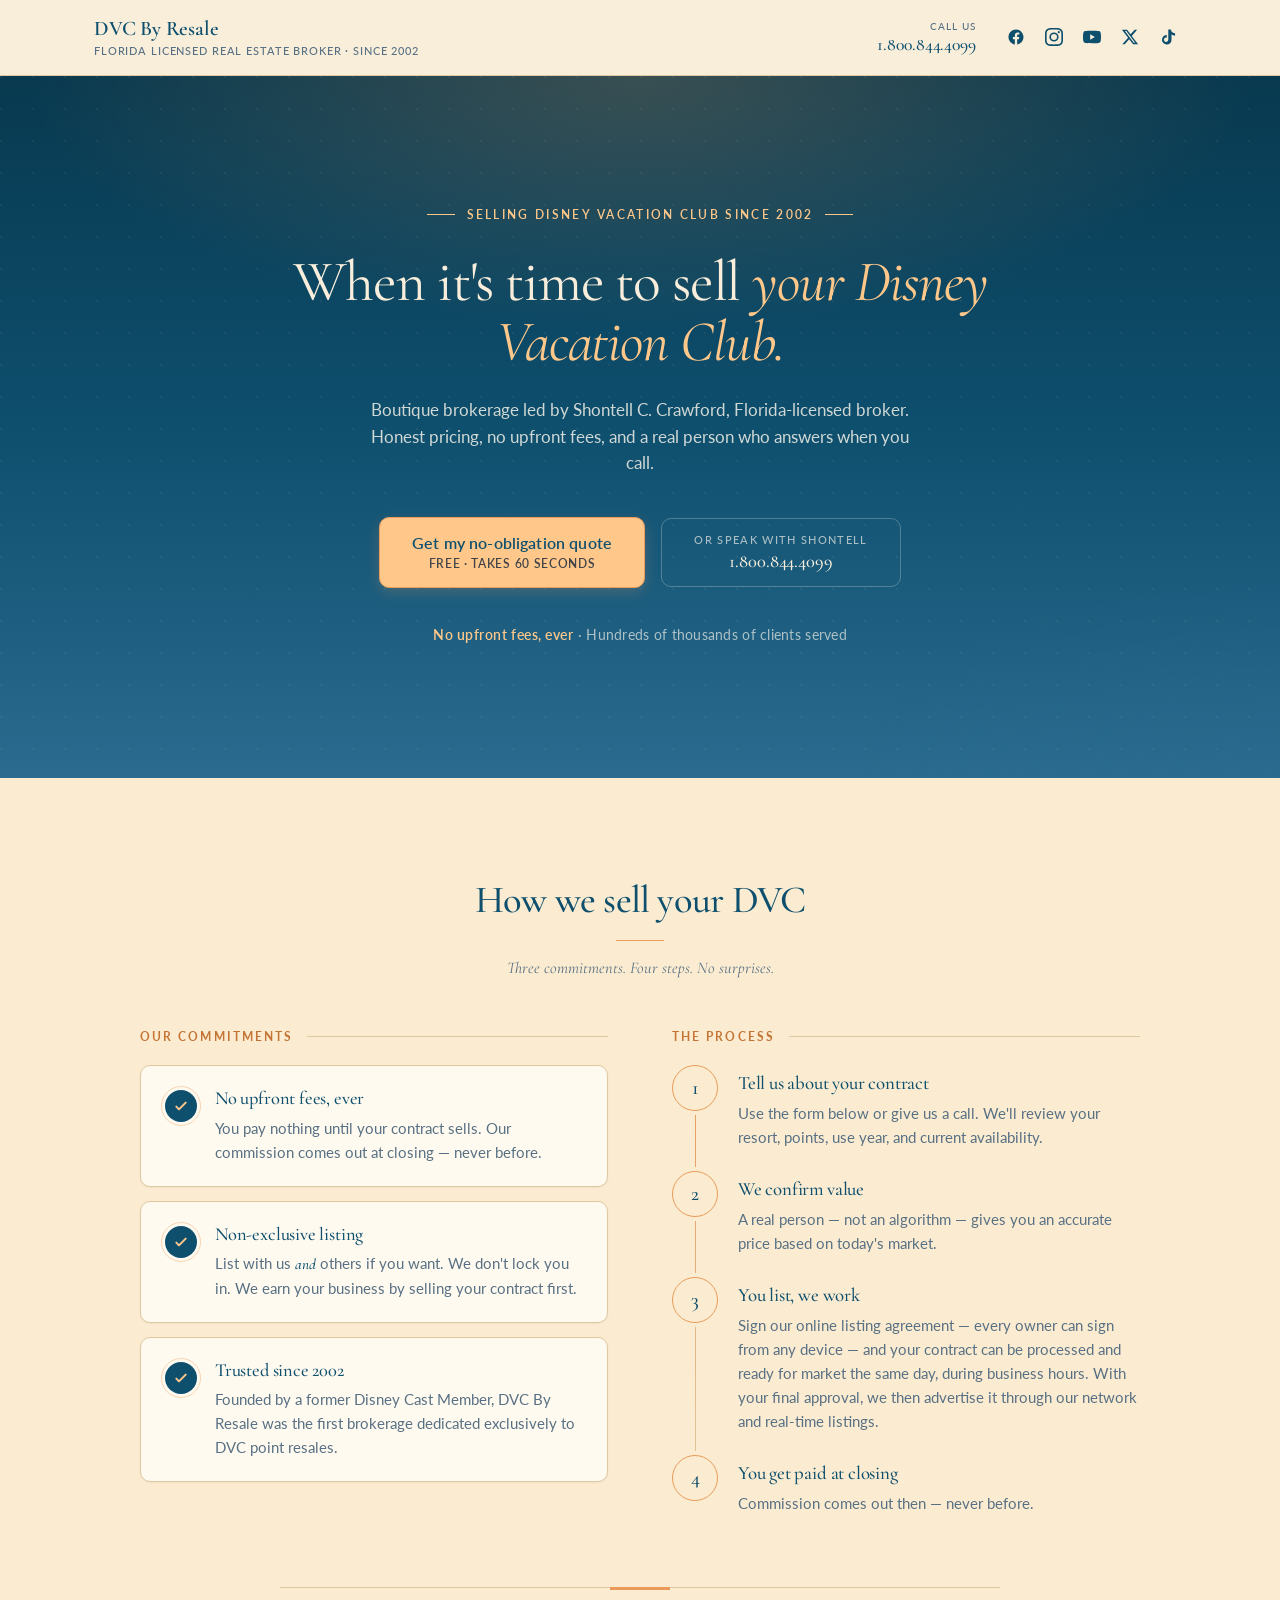
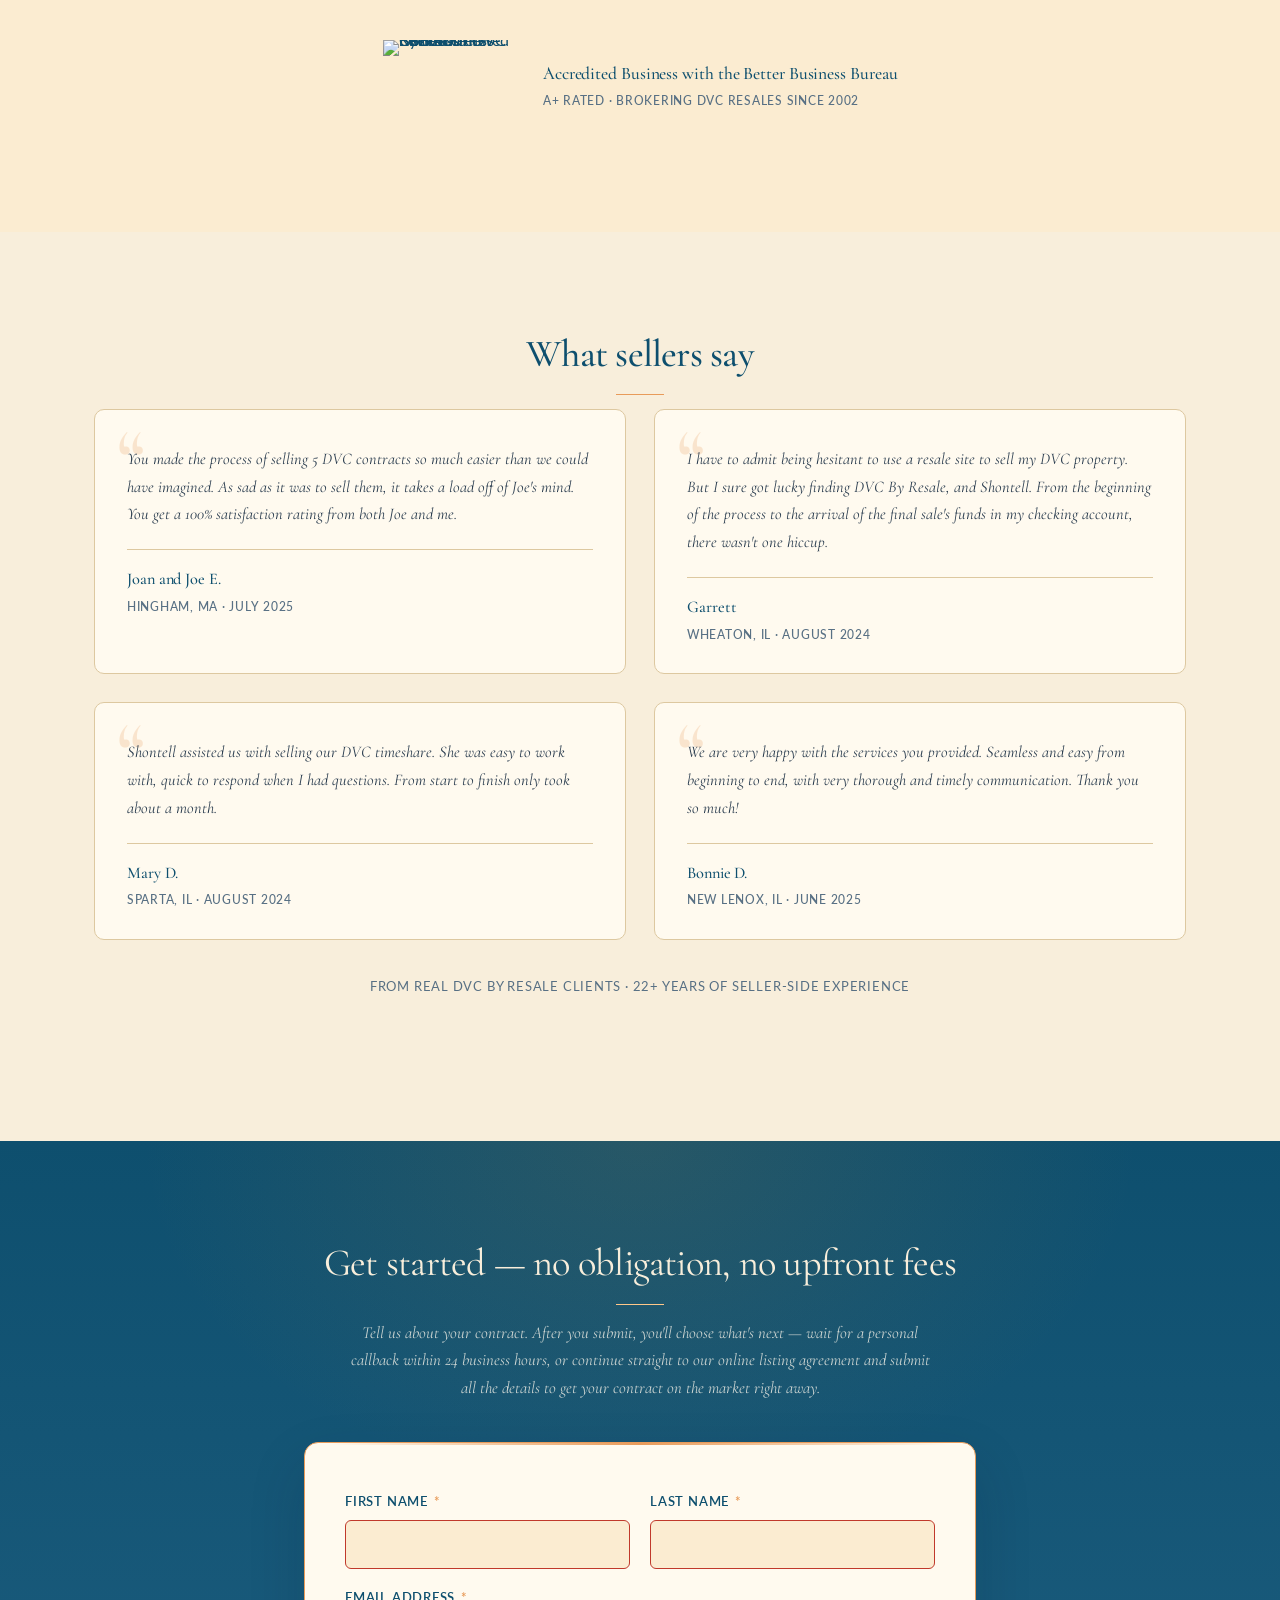
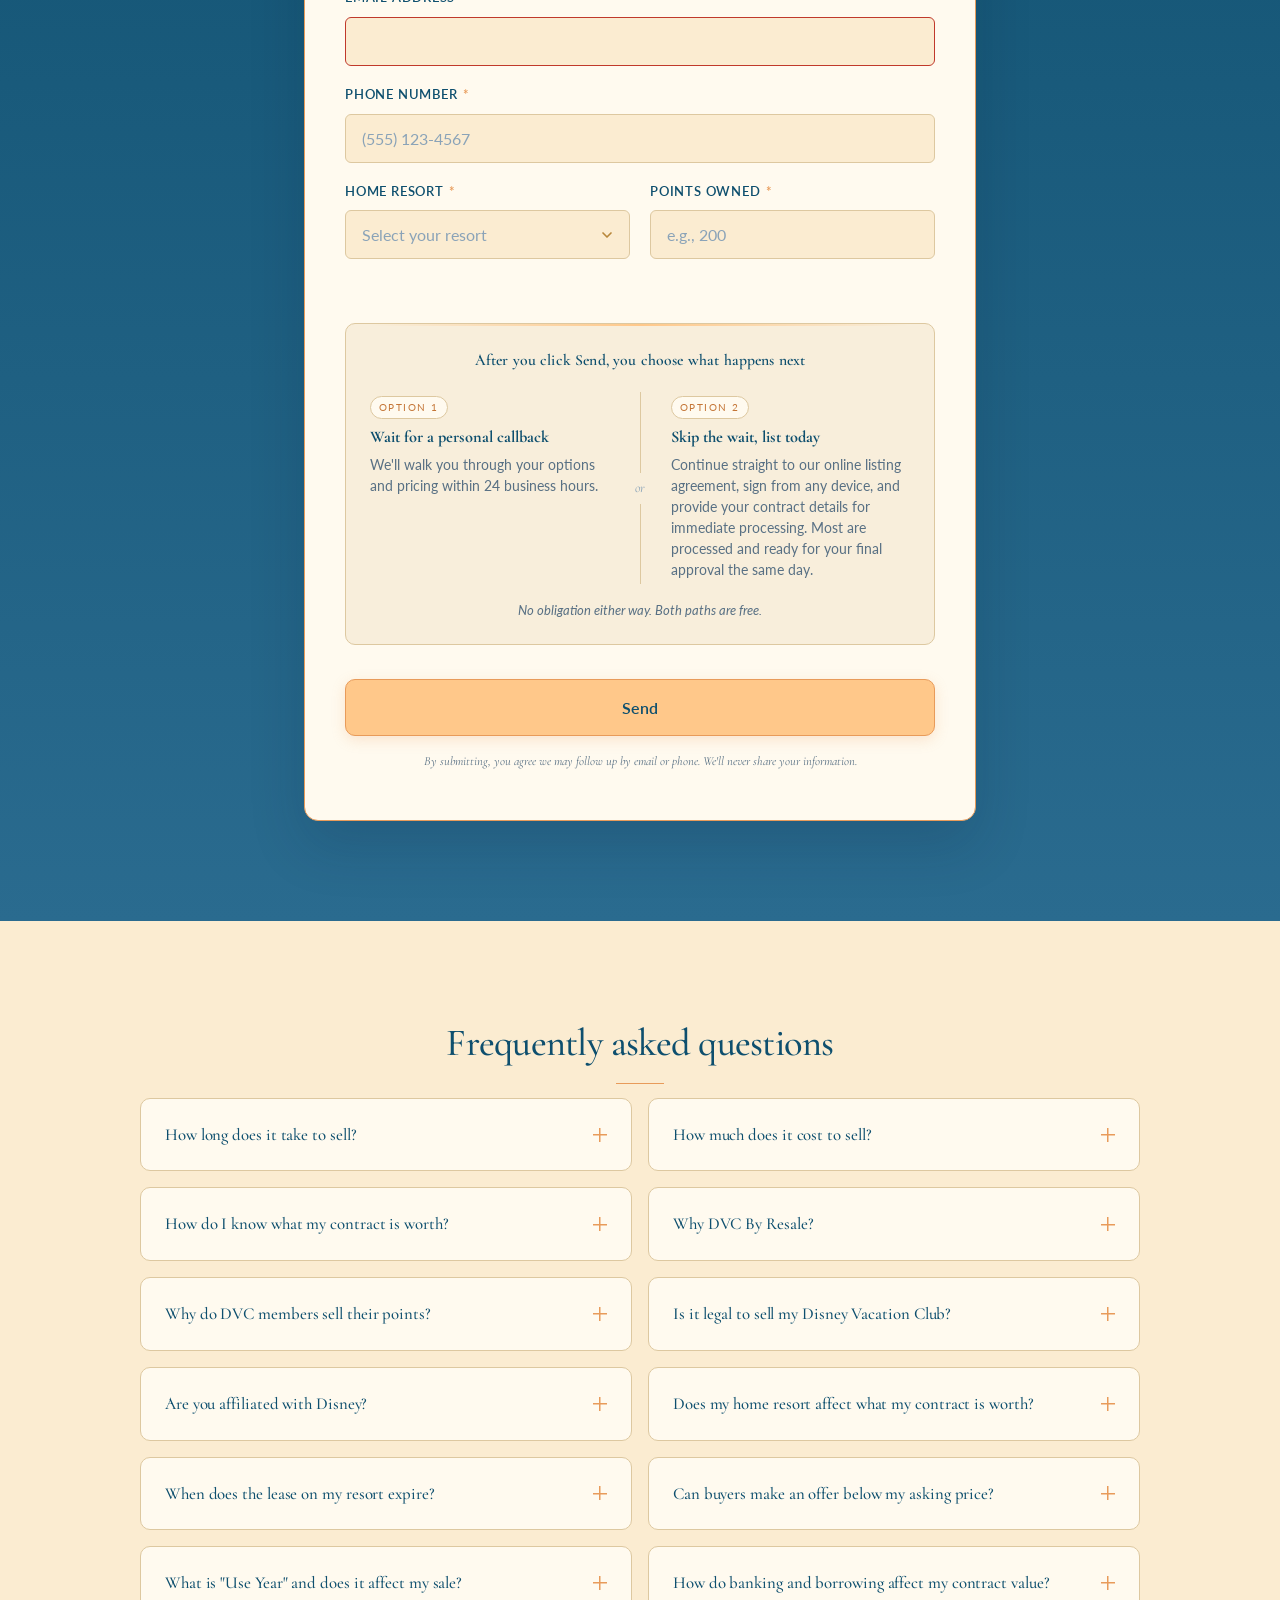
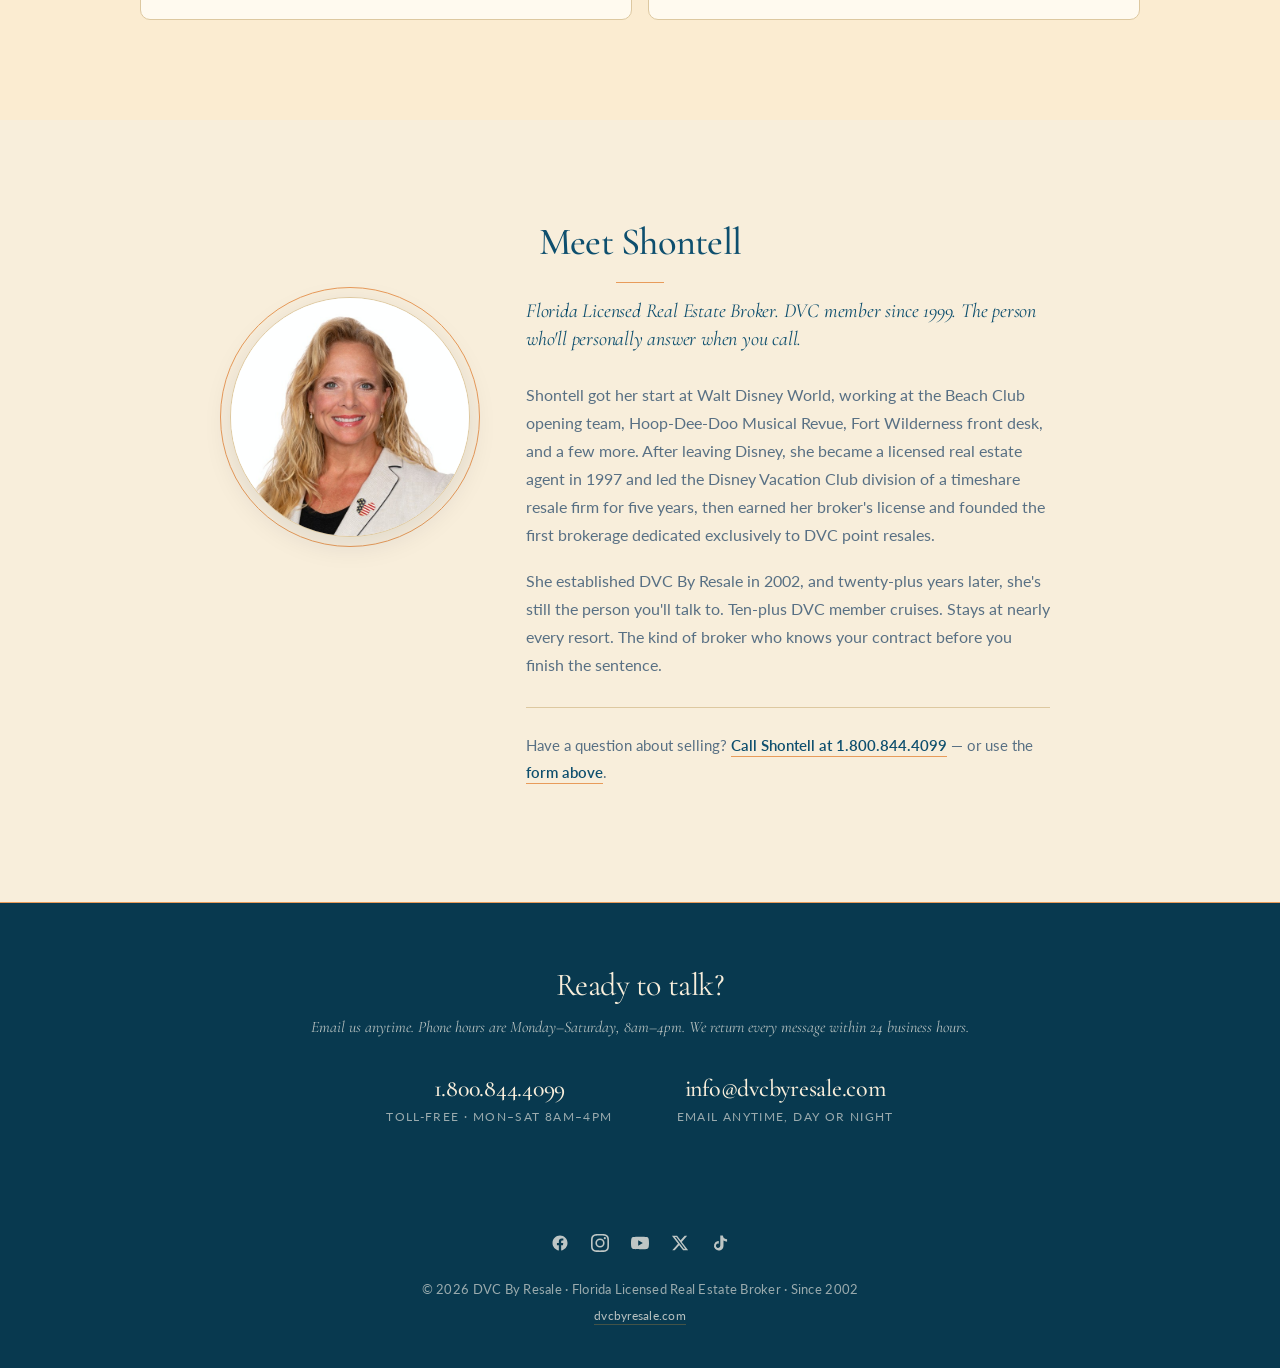
==== index.html @ 8b0a09ed "chore: lock Coastal Florida as the design, remove preview switcher Shontell picked Coastal Florida a" ====
<!DOCTYPE html>
<html lang="en">
<head>
  <meta charset="UTF-8">
  <meta name="viewport" content="width=device-width, initial-scale=1.0">
  <title>Sell Your DVC | DVC By Resale — Florida's Trusted Disney Vacation Club Resale Broker Since 2002</title>
  <meta name="description" content="Ready to sell your Disney Vacation Club points? DVC By Resale has helped DVC members sell since 2002. No upfront fees, non-exclusive listing, real-time pricing.">
  <meta name="robots" content="noindex, nofollow"><!-- PRELAUNCH: revert to "index, follow" on go-live -->

  <meta property="og:title" content="Sell Your DVC | DVC By Resale">
  <meta property="og:description" content="Ready to sell your DVC points? Florida-licensed broker since 2002. No upfront fees.">
  <meta property="og:type" content="website">
  <meta property="og:url" content="https://sellyourdvc.com/">

  <link rel="preconnect" href="https://fonts.googleapis.com">
  <link rel="preconnect" href="https://fonts.gstatic.com" crossorigin>
  <link href="https://fonts.googleapis.com/css2?family=Fraunces:ital,opsz,wght@0,9..144,400;0,9..144,500;0,9..144,600;0,9..144,700;1,9..144,400;1,9..144,500&family=Manrope:wght@400;500;600;700&family=Arimo:ital,wght@0,400;0,500;0,700;1,400;1,700&family=Cormorant+Garamond:ital,wght@0,400;0,500;0,600;0,700;1,400;1,500&family=Lato:wght@400;700&family=Inter:wght@400;500;600;700&family=DM+Serif+Display:ital@0;1&family=DM+Sans:wght@400;500;700&display=swap" rel="stylesheet">

  <link rel="stylesheet" href="style.css">

  <!-- Google tag (gtag.js) -->
  <script async src="https://www.googletagmanager.com/gtag/js?id=G-D690ZYYNJ2"></script>
  <script>
    window.dataLayer = window.dataLayer || [];
    function gtag(){dataLayer.push(arguments);}
    gtag('js', new Date());
    gtag('config', 'G-D690ZYYNJ2');
  </script>

  <!-- reCAPTCHA -->
  <script src="https://www.google.com/recaptcha/api.js" async defer></script>
</head>
<body class="theme-c">

  <header class="site-header">
    <div class="container header-inner">
      <a href="#top" class="brand">
        <span class="brand-name">DVC By Resale</span>
        <span class="brand-tag">Florida Licensed Real Estate Broker · Since 2002</span>
      </a>
      <div class="header-right">
        <a href="tel:18008444099" class="header-phone" data-event="phone_click" data-location="header">
          <span class="phone-label">Call us</span>
          <span class="phone-number">1.800.844.4099</span>
        </a>
        <ul class="social-links" aria-label="DVC By Resale on social media">
          <li><a href="https://facebook.com/dvcbyresale" target="_blank" rel="noopener" aria-label="Facebook">
            <svg viewBox="0 0 24 24" aria-hidden="true" focusable="false"><path d="M22 12.06C22 6.5 17.52 2 12 2S2 6.5 2 12.06c0 5.02 3.66 9.18 8.44 9.94v-7.03H7.9v-2.91h2.54V9.85c0-2.51 1.49-3.89 3.77-3.89 1.09 0 2.24.19 2.24.19v2.47h-1.26c-1.24 0-1.63.77-1.63 1.56v1.88h2.78l-.45 2.91h-2.33V22c4.78-.76 8.44-4.92 8.44-9.94z"/></svg>
          </a></li>
          <li><a href="https://instagram.com/dvcbyresale" target="_blank" rel="noopener" aria-label="Instagram">
            <svg viewBox="0 0 24 24" aria-hidden="true" focusable="false"><path d="M12 2.16c3.2 0 3.58.01 4.85.07 1.17.05 1.81.25 2.23.41.56.22.96.48 1.38.9.42.42.68.82.9 1.38.16.42.36 1.06.41 2.23.06 1.27.07 1.65.07 4.85s-.01 3.58-.07 4.85c-.05 1.17-.25 1.81-.41 2.23-.22.56-.48.96-.9 1.38-.42.42-.82.68-1.38.9-.42.16-1.06.36-2.23.41-1.27.06-1.65.07-4.85.07s-3.58-.01-4.85-.07c-1.17-.05-1.81-.25-2.23-.41-.56-.22-.96-.48-1.38-.9-.42-.42-.68-.82-.9-1.38-.16-.42-.36-1.06-.41-2.23C2.17 15.58 2.16 15.2 2.16 12s.01-3.58.07-4.85c.05-1.17.25-1.81.41-2.23.22-.56.48-.96.9-1.38.42-.42.82-.68 1.38-.9.42-.16 1.06-.36 2.23-.41C8.42 2.17 8.8 2.16 12 2.16zM12 0C8.74 0 8.33.01 7.05.07 5.78.13 4.9.33 4.14.63c-.79.31-1.46.72-2.13 1.39C1.34 2.69.93 3.36.62 4.14.32 4.9.12 5.78.06 7.05.01 8.33 0 8.74 0 12s.01 3.67.07 4.95c.06 1.27.26 2.15.56 2.91.31.79.72 1.46 1.39 2.13.67.67 1.34 1.08 2.13 1.39.76.3 1.64.5 2.91.56C8.33 23.99 8.74 24 12 24s3.67-.01 4.95-.07c1.27-.06 2.15-.26 2.91-.56.79-.31 1.46-.72 2.13-1.39.67-.67 1.08-1.34 1.39-2.13.3-.76.5-1.64.56-2.91.06-1.28.07-1.69.07-4.95s-.01-3.67-.07-4.95c-.06-1.27-.26-2.15-.56-2.91-.31-.79-.72-1.46-1.39-2.13-.67-.67-1.34-1.08-2.13-1.39-.76-.3-1.64-.5-2.91-.56C15.67.01 15.26 0 12 0z"/><path d="M12 5.84a6.16 6.16 0 1 0 0 12.32 6.16 6.16 0 0 0 0-12.32zm0 10.16a4 4 0 1 1 0-8 4 4 0 0 1 0 8z"/><circle cx="18.41" cy="5.59" r="1.44"/></svg>
          </a></li>
          <li><a href="https://youtube.com/@dvcbyresale" target="_blank" rel="noopener" aria-label="YouTube">
            <svg viewBox="0 0 24 24" aria-hidden="true" focusable="false"><path d="M23.5 6.2c-.3-1.1-1.1-1.9-2.2-2.2C19.3 3.5 12 3.5 12 3.5s-7.3 0-9.3.5C1.6 4.3.8 5.1.5 6.2 0 8.2 0 12 0 12s0 3.8.5 5.8c.3 1.1 1.1 1.9 2.2 2.2 2 .5 9.3.5 9.3.5s7.3 0 9.3-.5c1.1-.3 1.9-1.1 2.2-2.2.5-2 .5-5.8.5-5.8s0-3.8-.5-5.8zM9.6 15.6V8.4l6.2 3.6-6.2 3.6z"/></svg>
          </a></li>
          <li><a href="https://x.com/dvcbyresale" target="_blank" rel="noopener" aria-label="X (formerly Twitter)">
            <svg viewBox="0 0 24 24" aria-hidden="true" focusable="false"><path d="M18.244 2.25h3.308l-7.227 8.26 8.502 11.24H16.17l-5.214-6.817L4.99 21.75H1.68l7.73-8.835L1.254 2.25H8.08l4.713 6.231zm-1.161 17.52h1.833L7.084 4.126H5.117z"/></svg>
          </a></li>
          <li><a href="https://www.tiktok.com/@dvcbyresale" target="_blank" rel="noopener" aria-label="TikTok">
            <svg viewBox="0 0 24 24" aria-hidden="true" focusable="false"><path d="M19.59 6.69a4.83 4.83 0 0 1-3.77-4.25V2h-3.45v13.67a2.89 2.89 0 0 1-5.2 1.74 2.89 2.89 0 0 1 2.31-4.64 2.93 2.93 0 0 1 .88.13V9.4a6.84 6.84 0 0 0-1-.05A6.33 6.33 0 0 0 5.8 20.1a6.34 6.34 0 0 0 10.86-4.43v-7a8.16 8.16 0 0 0 4.77 1.52v-3.4a4.85 4.85 0 0 1-1.84-.1z"/></svg>
          </a></li>
        </ul>
      </div>
    </div>
  </header>

  <main id="top">

    <section class="hero">
      <div class="hero-bg" aria-hidden="true"></div>
      <div class="container">
        <div class="hero-inner">
          <p class="hero-eyebrow"><span class="hero-eyebrow-mark"></span>Selling Disney Vacation Club since 2002</p>
          <h1 class="hero-headline">When it's time to sell <em>your Disney Vacation Club.</em></h1>
          <p class="hero-subhead">Boutique brokerage led by Shontell C. Crawford, Florida-licensed broker. Honest pricing, no upfront fees, and a real person who answers when you call.</p>
          <div class="hero-ctas">
            <a href="#form" class="btn btn-primary">
              <span>Get my no-obligation quote</span>
              <span class="btn-sub">Free &middot; takes 60 seconds</span>
            </a>
            <a href="tel:18008444099" class="btn btn-ghost" data-event="phone_click" data-location="hero">
              <span class="btn-ghost-label">Or speak with Shontell</span>
              <span class="btn-ghost-num">1.800.844.4099</span>
            </a>
          </div>
          <p class="hero-trust"><strong>No upfront fees, ever</strong> &middot; Hundreds of thousands of clients served</p>
        </div>
      </div>
    </section>

    <section class="promise-process">
      <div class="container">
        <h2 class="section-headline">How we sell your DVC</h2>
        <p class="section-subhead">Three commitments. Four steps. No surprises.</p>

        <div class="promise-process-grid">

          <div class="promise-block">
            <h3 class="block-headline">Our commitments</h3>
            <ul class="promise-list">
              <li>
                <span class="promise-check" aria-hidden="true">
                  <svg viewBox="0 0 24 24" fill="none" stroke="currentColor" stroke-width="3" stroke-linecap="round" stroke-linejoin="round"><path d="M5 13l4 4L19 7"/></svg>
                </span>
                <div>
                  <h4>No upfront fees, ever</h4>
                  <p>You pay nothing until your contract sells. Our commission comes out at closing &mdash; never before.</p>
                </div>
              </li>
              <li>
                <span class="promise-check" aria-hidden="true">
                  <svg viewBox="0 0 24 24" fill="none" stroke="currentColor" stroke-width="3" stroke-linecap="round" stroke-linejoin="round"><path d="M5 13l4 4L19 7"/></svg>
                </span>
                <div>
                  <h4>Non-exclusive listing</h4>
                  <p>List with us <em>and</em> others if you want. We don't lock you in. We earn your business by selling your contract first.</p>
                </div>
              </li>
              <li>
                <span class="promise-check" aria-hidden="true">
                  <svg viewBox="0 0 24 24" fill="none" stroke="currentColor" stroke-width="3" stroke-linecap="round" stroke-linejoin="round"><path d="M5 13l4 4L19 7"/></svg>
                </span>
                <div>
                  <h4>Trusted since 2002</h4>
                  <p>Founded by a former Disney Cast Member, DVC By Resale was the first brokerage dedicated exclusively to DVC point resales.</p>
                </div>
              </li>
            </ul>
          </div>

          <div class="process-block">
            <h3 class="block-headline">The process</h3>
            <ol class="steps">
              <li>
                <span class="step-num">1</span>
                <div class="step-body">
                  <h4>Tell us about your contract</h4>
                  <p>Use the form below or give us a call. We'll review your resort, points, use year, and current availability.</p>
                </div>
              </li>
              <li>
                <span class="step-num">2</span>
                <div class="step-body">
                  <h4>We confirm value</h4>
                  <p>A real person &mdash; not an algorithm &mdash; gives you an accurate price based on today's market.</p>
                </div>
              </li>
              <li>
                <span class="step-num">3</span>
                <div class="step-body">
                  <h4>You list, we work</h4>
                  <p>Sign our online listing agreement &mdash; every owner can sign from any device &mdash; and your contract can be processed and ready for market the same day, during business hours. With your final approval, we then advertise it through our network and real-time listings.</p>
                </div>
              </li>
              <li>
                <span class="step-num">4</span>
                <div class="step-body">
                  <h4>You get paid at closing</h4>
                  <p>Commission comes out then &mdash; never before.</p>
                </div>
              </li>
            </ol>
          </div>

        </div>

        <div class="trust-strip">
          <a href="https://www.bbb.org/us/fl/orlando/profile/real-estate/dvc-by-resale-0733-90072348/#sealclick"
             target="_blank"
             rel="nofollow noopener"
             class="bbb-badge"
             title="Click for the Business Review of DVC By Resale, a Real Estate Brokers in Orlando FL">
            <img src="https://seal-centralflorida.bbb.org/seals/blue-seal-187-130-bbb-90072348.png"
                 alt="BBB Accredited Business — Click for the BBB Business Review of DVC By Resale"
                 width="187" height="130" loading="lazy">
          </a>
          <p class="trust-text">Accredited Business with the Better Business Bureau<br><span>A+ Rated &middot; Brokering DVC resales since 2002</span></p>
        </div>
      </div>
    </section>

    <section class="testimonials">
      <div class="container">
        <h2 class="section-headline">What sellers say</h2>
        <div class="testimonial-grid">

          <blockquote class="testimonial">
            <p>You made the process of selling 5 DVC contracts so much easier than we could have imagined. As sad as it was to sell them, it takes a load off of Joe's mind. You get a 100% satisfaction rating from both Joe and me.</p>
            <cite>
              <span class="testimonial-name">Joan and Joe E.</span>
              <span class="testimonial-meta">Hingham, MA &middot; July 2025</span>
            </cite>
          </blockquote>

          <blockquote class="testimonial">
            <p>I have to admit being hesitant to use a resale site to sell my DVC property. But I sure got lucky finding DVC By Resale, and Shontell. From the beginning of the process to the arrival of the final sale's funds in my checking account, there wasn't one hiccup.</p>
            <cite>
              <span class="testimonial-name">Garrett</span>
              <span class="testimonial-meta">Wheaton, IL &middot; August 2024</span>
            </cite>
          </blockquote>

          <blockquote class="testimonial">
            <p>Shontell assisted us with selling our DVC timeshare. She was easy to work with, quick to respond when I had questions. From start to finish only took about a month.</p>
            <cite>
              <span class="testimonial-name">Mary D.</span>
              <span class="testimonial-meta">Sparta, IL &middot; August 2024</span>
            </cite>
          </blockquote>

          <blockquote class="testimonial">
            <p>We are very happy with the services you provided. Seamless and easy from beginning to end, with very thorough and timely communication. Thank you so much!</p>
            <cite>
              <span class="testimonial-name">Bonnie D.</span>
              <span class="testimonial-meta">New Lenox, IL &middot; June 2025</span>
            </cite>
          </blockquote>

        </div>
        <p class="testimonials-footer">From real DVC By Resale clients &middot; 22+ years of seller-side experience</p>
        <p class="testimonials-cta"><a href="testimonials.html">Read all client testimonials &rarr;</a></p>
      </div>
    </section>

    <section id="form" class="form-section">
      <div class="container container-narrow">
        <h2 class="section-headline">Get started &mdash; no obligation, no upfront fees</h2>
        <p class="form-subhead">Tell us about your contract. After you submit, you'll choose what's next &mdash; wait for a personal callback within 24 business hours, or continue straight to our online listing agreement and submit all the details to get your contract on the market right away.</p>

        <form id="seller-form" action="https://www.dvcbyresale.com/sell.php" method="post" class="seller-form">
          <div class="field-row">
            <div class="field">
              <label for="firstname">First name <span class="required" aria-hidden="true">*</span></label>
              <input type="text" id="firstname" name="firstname" required autocomplete="given-name">
            </div>
            <div class="field">
              <label for="lastname">Last name <span class="required" aria-hidden="true">*</span></label>
              <input type="text" id="lastname" name="lastname" required autocomplete="family-name">
            </div>
          </div>

          <div class="field">
            <label for="email">Email address <span class="required" aria-hidden="true">*</span></label>
            <input type="email" id="email" name="email" required autocomplete="email">
          </div>

          <div class="field">
            <label for="phonenumber">Phone number <span class="required" aria-hidden="true">*</span></label>
            <input type="tel" id="phonenumber" name="phonenumber" required autocomplete="tel" placeholder="(555) 123-4567">
          </div>

          <div class="field-row">
            <div class="field">
              <label for="resort">Home resort <span class="required" aria-hidden="true">*</span></label>
              <select id="resort" name="resort" required>
                <option value="">Select your resort</option>
                <option value="Animal Kingdom Lodge">Animal Kingdom Lodge</option>
                <option value="Aulani — Ko'Olina">Aulani &mdash; Ko'Olina</option>
                <option value="Bay Lake Tower at Contemporary">Bay Lake Tower at Contemporary</option>
                <option value="Beach Club Villas">Beach Club Villas</option>
                <option value="BoardWalk Villas">BoardWalk Villas</option>
                <option value="Boulder Ridge Villas">Boulder Ridge Villas</option>
                <option value="Cabins at Fort Wilderness">Cabins at Fort Wilderness</option>
                <option value="Copper Creek Villas &amp; Cabins">Copper Creek Villas &amp; Cabins</option>
                <option value="Disneyland Hotel Villas">Disneyland Hotel Villas</option>
                <option value="Grand Californian Hotel Villas">Grand Californian Hotel Villas</option>
                <option value="Grand Floridian Villas">Grand Floridian Villas</option>
                <option value="Hilton Head Island">Hilton Head Island</option>
                <option value="Old Key West">Old Key West</option>
                <option value="Polynesian Villas &amp; Bungalows / Island Tower">Polynesian Villas &amp; Bungalows / Island Tower</option>
                <option value="Riviera Resort">Riviera Resort</option>
                <option value="Saratoga Springs / Treehouses">Saratoga Springs / Treehouses</option>
                <option value="Vero Beach">Vero Beach</option>
                <option value="Other / Not sure">Other / Not sure</option>
              </select>
            </div>
            <div class="field">
              <label for="points">Points owned <span class="required" aria-hidden="true">*</span></label>
              <input type="number" id="points" name="points" required placeholder="e.g., 200" min="1" max="10000" step="1" inputmode="numeric">
            </div>
          </div>

          <div class="field-row field-okw" id="okw-expiration-row" hidden>
            <div class="field">
              <label for="okw_expiration">Old Key West contract expiration <span class="required" aria-hidden="true">*</span></label>
              <select id="okw_expiration" name="okw_expiration" disabled>
                <option value="">Select your deed expiration year</option>
                <option value="2042">2042</option>
                <option value="2057">2057 (extended)</option>
                <option value="Not sure">Not sure &mdash; please advise</option>
              </select>
              <p class="field-hint">Old Key West is the only DVC resort with two possible deed expiration years. Knowing which is on your contract helps us value it correctly.</p>
            </div>
          </div>

          <input type="hidden" name="phonetypeid" value="4">
          <input type="hidden" name="referral" value="Sellyourdvc.com Landing">

          <div class="recaptcha-wrap">
            <div class="g-recaptcha" data-sitekey="6LdpMhcTAAAAAEqau1BDWWPld3Q4Uf4y4hscwDYK"></div>
          </div>

          <div class="next-step-callout" role="note">
            <p class="next-step-heading">After you click Send, you choose what happens next</p>
            <div class="next-step-options">
              <div class="next-step-option">
                <span class="next-step-badge">Option 1</span>
                <strong>Wait for a personal callback</strong>
                <span>We'll walk you through your options and pricing within 24 business hours.</span>
              </div>
              <div class="next-step-divider" aria-hidden="true"><span>or</span></div>
              <div class="next-step-option">
                <span class="next-step-badge">Option 2</span>
                <strong>Skip the wait, list today</strong>
                <span>Continue straight to our online listing agreement, sign from any device, and provide your contract details for immediate processing. Most are processed and ready for your final approval the same day.</span>
              </div>
            </div>
            <p class="next-step-foot">No obligation either way. Both paths are free.</p>
          </div>

          <button type="submit" class="btn btn-primary btn-submit">Send</button>

          <p class="privacy-note">By submitting, you agree we may follow up by email or phone. We'll never share your information.</p>
        </form>
      </div>
    </section>

    <section class="faq">
      <div class="container">
        <h2 class="section-headline">Frequently asked questions</h2>
        <div class="faq-grid">

          <details class="faq-item">
            <summary>How long does it take to sell?</summary>
            <p>Some properties sell in minutes. The majority sell within 30 days when priced accurately for the market. If you aren't in a hurry but want top dollar, we won't pressure you to accept less just to close fast.</p>
          </details>

          <details class="faq-item">
            <summary>How much does it cost to sell?</summary>
            <p>Nothing upfront, ever. Our commission comes out at closing &mdash; not before. Disney also charges a $150 estoppel transfer fee per contract you own, paid at closing. We'll walk you through every cost so there are no surprises.</p>
          </details>

          <details class="faq-item">
            <summary>How do I know what my contract is worth?</summary>
            <p>The DVC resale market changes daily, and only a real person who knows the resort, allocation, banked/borrowed points, and current supply can give you an accurate number. That's our job. Online calculators pulling stale listings can't.</p>
          </details>

          <details class="faq-item">
            <summary>Why DVC By Resale?</summary>
            <p>With us, a buyer can purchase your contract at your listed price within minutes. Other brokers require multiple steps because their technology hasn't kept up. We've been doing this since 2002 &mdash; our commission is reasonable, our process is streamlined, and our service is exceptional.</p>
          </details>

          <details class="faq-item">
            <summary>Why do DVC members sell their points?</summary>
            <p>Most owners sell because of a financial change or a lifestyle shift &mdash; kids growing up, retirement plans, a new vacation pattern. Selling doesn't mean you ever stopped loving DVC; it usually means life has just gone a different direction. We make the transition simple and judgment-free.</p>
          </details>

          <details class="faq-item">
            <summary>Is it legal to sell my Disney Vacation Club?</summary>
            <p>Yes. As a DVC owner, you may legally sell your timeshare ownership at any time. We facilitate the sale as a licensed Florida real estate brokerage and have been brokering DVC resales since 2002.</p>
          </details>

          <details class="faq-item">
            <summary>Are you affiliated with Disney?</summary>
            <p>No. DVC By Resale is not affiliated with The Walt Disney Company or any of its affiliates or subsidiaries. We operate as an independent, Florida-licensed real estate brokerage focused exclusively on DVC point resales.</p>
          </details>

          <details class="faq-item">
            <summary>Does my home resort affect what my contract is worth?</summary>
            <p>Yes. Resorts vary widely in price per point, annual dues, and how many years remain on the lease. That mix is what determines your contract's market value &mdash; we'll walk through the specifics for your resort when you contact us.</p>
          </details>

          <details class="faq-item">
            <summary>When does the lease on my resort expire?</summary>
            <p>It depends on your resort. Most expire in 2042. Newer resorts run longer: Saratoga Springs 2054, Animal Kingdom 2057, Bay Lake Tower &amp; Grand Californian 2060, Grand Floridian 2064, Polynesian 2066, Copper Creek 2068. Time remaining on the lease directly affects your contract's value.</p>
          </details>

          <details class="faq-item">
            <summary>Can buyers make an offer below my asking price?</summary>
            <p>Yes &mdash; buyers can submit offers below your listed price. You decide whether to accept, counter, or hold firm. One thing to understand: Disney has the right of first refusal on every DVC resale, but as the seller it doesn't impact you like it does the buyer. Once under contract, sellers receive the same amount of money, in the same amount of time (or less) and all terms are exactly the same, even if Disney steps in as the buyer. Your original buyer is effectively "replaced" by Disney and the original buyer loses the opportunity to buy your contract. As the seller, once "under contract" with anyone, your agreed upon bottom dollar should not change. We handle the submission to Disney for you, as part of our services.</p>
          </details>

          <details class="faq-item">
            <summary>What is "Use Year" and does it affect my sale?</summary>
            <p>Your Use Year is the twelve-month period that resets your annual point allocation. It affects which banked or borrowed points are bundled with your contract at sale &mdash; which is part of the price calculation. We'll factor it in when we quote your contract.</p>
          </details>

          <details class="faq-item">
            <summary>How do banking and borrowing affect my contract value?</summary>
            <p>Banked or borrowed points become part of what's bundled with your sale, which can raise &mdash; or in some cases reduce &mdash; your contract's value. The status of your points at listing time is a key factor we'll review with you.</p>
          </details>

        </div>
      </div>
    </section>

    <section class="about" id="about">
      <div class="container">
        <h2 class="section-headline">Meet Shontell</h2>
        <div class="about-grid">
          <div class="about-photo">
            <img src="Shontell2021Headshot.jpg"
                 alt="Shontell C. Crawford, Florida Licensed Real Estate Broker and founder of DVC By Resale"
                 width="220" height="220" loading="lazy">
          </div>
          <div class="about-body">
            <p class="about-lead">Florida Licensed Real Estate Broker. DVC member since 1999. The person who'll personally answer when you call.</p>
            <p>Shontell got her start at Walt Disney World, working at the Beach Club opening team, Hoop-Dee-Doo Musical Revue, Fort Wilderness front desk, and a few more. After leaving Disney, she became a licensed real estate agent in 1997 and led the Disney Vacation Club division of a timeshare resale firm for five years, then earned her broker's license and founded the first brokerage dedicated exclusively to DVC point resales.</p>
            <p>She established DVC By Resale in 2002, and twenty-plus years later, she's still the person you'll talk to. Ten-plus DVC member cruises. Stays at nearly every resort. The kind of broker who knows your contract before you finish the sentence.</p>
            <p class="about-cta">Have a question about selling? <a href="tel:18008444099" data-event="phone_click" data-location="about">Call Shontell at 1.800.844.4099</a> &mdash; or use the <a href="#form">form above</a>.</p>
          </div>
        </div>
      </div>
    </section>

    <section class="contact-strip">
      <div class="container">
        <h2>Ready to talk?</h2>
        <p>Email us anytime. Phone hours are Monday&ndash;Saturday, 8am&ndash;4pm. We return every message within 24 business hours.</p>
        <div class="contact-options">
          <a href="tel:18008444099" class="contact-link" data-event="phone_click" data-location="footer">
            <strong>1.800.844.4099</strong>
            <span>Toll-free &middot; Mon&ndash;Sat 8am&ndash;4pm</span>
          </a>
          <a href="mailto:info@dvcbyresale.com" class="contact-link" data-event="email_click" data-location="footer">
            <strong>info@dvcbyresale.com</strong>
            <span>Email anytime, day or night</span>
          </a>
        </div>
      </div>
    </section>

  </main>

  <footer class="site-footer">
    <div class="container">
      <ul class="social-links" aria-label="DVC By Resale on social media">
        <li><a href="https://facebook.com/dvcbyresale" target="_blank" rel="noopener" aria-label="Facebook">
          <svg viewBox="0 0 24 24" aria-hidden="true" focusable="false"><path d="M22 12.06C22 6.5 17.52 2 12 2S2 6.5 2 12.06c0 5.02 3.66 9.18 8.44 9.94v-7.03H7.9v-2.91h2.54V9.85c0-2.51 1.49-3.89 3.77-3.89 1.09 0 2.24.19 2.24.19v2.47h-1.26c-1.24 0-1.63.77-1.63 1.56v1.88h2.78l-.45 2.91h-2.33V22c4.78-.76 8.44-4.92 8.44-9.94z"/></svg>
        </a></li>
        <li><a href="https://instagram.com/dvcbyresale" target="_blank" rel="noopener" aria-label="Instagram">
          <svg viewBox="0 0 24 24" aria-hidden="true" focusable="false"><path d="M12 2.16c3.2 0 3.58.01 4.85.07 1.17.05 1.81.25 2.23.41.56.22.96.48 1.38.9.42.42.68.82.9 1.38.16.42.36 1.06.41 2.23.06 1.27.07 1.65.07 4.85s-.01 3.58-.07 4.85c-.05 1.17-.25 1.81-.41 2.23-.22.56-.48.96-.9 1.38-.42.42-.82.68-1.38.9-.42.16-1.06.36-2.23.41-1.27.06-1.65.07-4.85.07s-3.58-.01-4.85-.07c-1.17-.05-1.81-.25-2.23-.41-.56-.22-.96-.48-1.38-.9-.42-.42-.68-.82-.9-1.38-.16-.42-.36-1.06-.41-2.23C2.17 15.58 2.16 15.2 2.16 12s.01-3.58.07-4.85c.05-1.17.25-1.81.41-2.23.22-.56.48-.96.9-1.38.42-.42.82-.68 1.38-.9.42-.16 1.06-.36 2.23-.41C8.42 2.17 8.8 2.16 12 2.16zM12 0C8.74 0 8.33.01 7.05.07 5.78.13 4.9.33 4.14.63c-.79.31-1.46.72-2.13 1.39C1.34 2.69.93 3.36.62 4.14.32 4.9.12 5.78.06 7.05.01 8.33 0 8.74 0 12s.01 3.67.07 4.95c.06 1.27.26 2.15.56 2.91.31.79.72 1.46 1.39 2.13.67.67 1.34 1.08 2.13 1.39.76.3 1.64.5 2.91.56C8.33 23.99 8.74 24 12 24s3.67-.01 4.95-.07c1.27-.06 2.15-.26 2.91-.56.79-.31 1.46-.72 2.13-1.39.67-.67 1.08-1.34 1.39-2.13.3-.76.5-1.64.56-2.91.06-1.28.07-1.69.07-4.95s-.01-3.67-.07-4.95c-.06-1.27-.26-2.15-.56-2.91-.31-.79-.72-1.46-1.39-2.13-.67-.67-1.34-1.08-2.13-1.39-.76-.3-1.64-.5-2.91-.56C15.67.01 15.26 0 12 0z"/><path d="M12 5.84a6.16 6.16 0 1 0 0 12.32 6.16 6.16 0 0 0 0-12.32zm0 10.16a4 4 0 1 1 0-8 4 4 0 0 1 0 8z"/><circle cx="18.41" cy="5.59" r="1.44"/></svg>
        </a></li>
        <li><a href="https://youtube.com/@dvcbyresale" target="_blank" rel="noopener" aria-label="YouTube">
          <svg viewBox="0 0 24 24" aria-hidden="true" focusable="false"><path d="M23.5 6.2c-.3-1.1-1.1-1.9-2.2-2.2C19.3 3.5 12 3.5 12 3.5s-7.3 0-9.3.5C1.6 4.3.8 5.1.5 6.2 0 8.2 0 12 0 12s0 3.8.5 5.8c.3 1.1 1.1 1.9 2.2 2.2 2 .5 9.3.5 9.3.5s7.3 0 9.3-.5c1.1-.3 1.9-1.1 2.2-2.2.5-2 .5-5.8.5-5.8s0-3.8-.5-5.8zM9.6 15.6V8.4l6.2 3.6-6.2 3.6z"/></svg>
        </a></li>
        <li><a href="https://x.com/dvcbyresale" target="_blank" rel="noopener" aria-label="X (formerly Twitter)">
          <svg viewBox="0 0 24 24" aria-hidden="true" focusable="false"><path d="M18.244 2.25h3.308l-7.227 8.26 8.502 11.24H16.17l-5.214-6.817L4.99 21.75H1.68l7.73-8.835L1.254 2.25H8.08l4.713 6.231zm-1.161 17.52h1.833L7.084 4.126H5.117z"/></svg>
        </a></li>
        <li><a href="https://www.tiktok.com/@dvcbyresale" target="_blank" rel="noopener" aria-label="TikTok">
          <svg viewBox="0 0 24 24" aria-hidden="true" focusable="false"><path d="M19.59 6.69a4.83 4.83 0 0 1-3.77-4.25V2h-3.45v13.67a2.89 2.89 0 0 1-5.2 1.74 2.89 2.89 0 0 1 2.31-4.64 2.93 2.93 0 0 1 .88.13V9.4a6.84 6.84 0 0 0-1-.05A6.33 6.33 0 0 0 5.8 20.1a6.34 6.34 0 0 0 10.86-4.43v-7a8.16 8.16 0 0 0 4.77 1.52v-3.4a4.85 4.85 0 0 1-1.84-.1z"/></svg>
        </a></li>
      </ul>
      <p>&copy; <span id="year">2026</span> DVC By Resale &middot; Florida Licensed Real Estate Broker &middot; Since 2002</p>
      <p class="footer-small"><a href="https://www.dvcbyresale.com" rel="noopener">dvcbyresale.com</a></p>
    </div>
  </footer>

  <button id="scroll-top" class="scroll-top" aria-label="Scroll to top" type="button">
    <svg viewBox="0 0 24 24" aria-hidden="true" focusable="false"><path d="M6 15l6-6 6 6"/></svg>
  </button>

  <div id="sticky-cta" class="sticky-cta" aria-hidden="true">
    <a href="tel:18008444099" class="sticky-cta-call" data-event="phone_click" data-location="sticky_mobile">
      <svg viewBox="0 0 24 24" aria-hidden="true" focusable="false" fill="none" stroke="currentColor" stroke-width="2" stroke-linecap="round" stroke-linejoin="round"><path d="M22 16.92v3a2 2 0 0 1-2.18 2 19.79 19.79 0 0 1-8.63-3.07 19.5 19.5 0 0 1-6-6 19.79 19.79 0 0 1-3.07-8.67A2 2 0 0 1 4.11 2h3a2 2 0 0 1 2 1.72 12.84 12.84 0 0 0 .7 2.81 2 2 0 0 1-.45 2.11L8.09 9.91a16 16 0 0 0 6 6l1.27-1.27a2 2 0 0 1 2.11-.45 12.84 12.84 0 0 0 2.81.7A2 2 0 0 1 22 16.92z"/></svg>
      <span>Call</span>
    </a>
    <a href="#form" class="sticky-cta-form">Get my quote &rarr;</a>
  </div>

  <script src="script.js"></script>
</body>
</html>
---- style.css ----
/* ============================================================
   sellyourdvc.com — landing page styles
   Editorial-warm aesthetic. Mobile-first.
   ============================================================ */

:root {
  /* Editorial palette — warm cream + deep midnight + antique gold */
  --cream: #fbf6ec;
  --cream-deep: #f5ecda;
  --paper: #ffffff;
  --paper-warm: #fdf9f0;
  --ink: #1a1f2e;
  --ink-soft: #5c6478;
  --ink-muted: #8a8f9c;
  --midnight: #0c1d36;
  --midnight-deep: #07142a;
  --midnight-soft: #1a3454;
  --gold: #b8873a;
  --gold-light: #d4a44e;
  --gold-bright: #e8b85a;
  --gold-deep: #8d6526;
  --line: #e6dcc6;
  --line-soft: #f0e8d4;
  --vacation: #3a73a3;

  /* Typography */
  --font-display: 'Fraunces', 'Iowan Old Style', 'Palatino Linotype', Georgia, serif;
  --font-body: 'Manrope', -apple-system, BlinkMacSystemFont, 'Segoe UI', sans-serif;

  /* Shadows — soft warm */
  --shadow-xs: 0 1px 2px rgba(12, 29, 54, 0.05);
  --shadow-sm: 0 2px 8px rgba(12, 29, 54, 0.06);
  --shadow-md: 0 8px 28px rgba(12, 29, 54, 0.10);
  --shadow-lg: 0 24px 56px rgba(12, 29, 54, 0.16);
  --shadow-gold: 0 6px 20px rgba(184, 135, 58, 0.25);

  /* Radii — restrained */
  --radius-xs: 3px;
  --radius-sm: 6px;
  --radius-md: 10px;
  --radius-lg: 14px;

  /* Container */
  --container-max: 1140px;
  --container-narrow: 720px;
}

*, *::before, *::after { box-sizing: border-box; }

html { scroll-behavior: smooth; }

body {
  margin: 0;
  font-family: var(--font-body);
  font-size: 16px;
  line-height: 1.65;
  color: var(--ink);
  background: var(--cream);
  -webkit-font-smoothing: antialiased;
  -moz-osx-font-smoothing: grayscale;
  font-feature-settings: 'ss01';
  text-rendering: optimizeLegibility;
}

img { max-width: 100%; height: auto; display: block; }

a {
  color: var(--midnight);
  text-decoration: none;
  transition: color 0.15s ease;
}
a:hover { color: var(--gold); }

h1, h2, h3, h4 {
  font-family: var(--font-display);
  margin: 0 0 0.5em;
  color: var(--midnight);
  font-weight: 500;
  letter-spacing: -0.015em;
  line-height: 1.15;
}

h2 { font-variation-settings: 'opsz' 36, 'SOFT' 30; }

p { margin: 0 0 1em; }

::selection { background: var(--gold-bright); color: var(--midnight); }

.container {
  width: 100%;
  max-width: var(--container-max);
  margin: 0 auto;
  padding: 0 24px;
}
.container-narrow { max-width: var(--container-narrow); }

/* ============================================================
   HEADER — refined, restrained
   ============================================================ */
.site-header {
  background: var(--cream);
  border-bottom: 1px solid var(--line);
  position: sticky;
  top: 0;
  z-index: 50;
  backdrop-filter: saturate(1.2) blur(8px);
  background: rgba(251, 246, 236, 0.92);
}
.header-inner {
  display: flex;
  align-items: center;
  justify-content: space-between;
  gap: 16px;
  padding-top: 18px;
  padding-bottom: 18px;
}
.brand {
  display: flex;
  flex-direction: column;
  color: var(--midnight);
  text-decoration: none;
  line-height: 1.1;
}
.brand:hover { color: var(--midnight); text-decoration: none; }
.brand-name {
  font-family: var(--font-display);
  font-weight: 600;
  font-size: 1.3rem;
  letter-spacing: -0.01em;
  font-variation-settings: 'opsz' 24, 'SOFT' 20;
}
.brand-tag {
  font-size: 0.68rem;
  color: var(--ink-soft);
  margin-top: 4px;
  font-weight: 500;
  letter-spacing: 0.08em;
  text-transform: uppercase;
}
.header-right {
  display: flex;
  align-items: center;
  gap: 22px;
}
.header-phone {
  display: inline-flex;
  flex-direction: column;
  align-items: flex-end;
  text-align: right;
  color: var(--midnight);
  text-decoration: none;
  line-height: 1.1;
}
.header-phone:hover { color: var(--gold); text-decoration: none; }
.phone-label {
  font-size: 0.65rem;
  color: var(--ink-soft);
  font-weight: 500;
  letter-spacing: 0.1em;
  text-transform: uppercase;
}
.phone-number {
  font-family: var(--font-display);
  font-weight: 500;
  font-size: 1.1rem;
  margin-top: 3px;
  letter-spacing: -0.005em;
}

/* ============================================================
   SOCIAL LINKS
   ============================================================ */
.social-links {
  list-style: none;
  margin: 0;
  padding: 0;
  display: flex;
  align-items: center;
  gap: 2px;
}
.social-links a {
  display: inline-flex;
  align-items: center;
  justify-content: center;
  width: 36px;
  height: 36px;
  border-radius: 50%;
  color: var(--midnight);
  transition: color 0.18s ease, background-color 0.18s ease, transform 0.18s ease;
}
.social-links a:hover {
  background: var(--cream-deep);
  color: var(--gold);
  transform: translateY(-1px);
  text-decoration: none;
}
.social-links a:focus-visible {
  outline: 2px solid var(--gold);
  outline-offset: 2px;
}
.social-links svg {
  width: 18px;
  height: 18px;
  fill: currentColor;
  display: block;
}
.header-right .social-links { display: none; }
@media (min-width: 720px) {
  .header-right .social-links { display: flex; }
}

/* ============================================================
   HERO — editorial, atmospheric
   ============================================================ */
.hero {
  position: relative;
  background: var(--midnight);
  color: var(--cream);
  padding: 72px 0 88px;
  overflow: hidden;
  isolation: isolate;
}
.hero-bg {
  position: absolute;
  inset: 0;
  z-index: -1;
  background:
    radial-gradient(ellipse 80% 60% at 50% 0%, rgba(184, 135, 58, 0.22) 0%, transparent 60%),
    radial-gradient(ellipse 60% 50% at 100% 100%, rgba(58, 115, 163, 0.25) 0%, transparent 55%),
    linear-gradient(180deg, var(--midnight-deep) 0%, var(--midnight) 50%, var(--midnight-soft) 100%);
}
.hero-bg::after {
  content: '';
  position: absolute;
  inset: 0;
  background-image:
    radial-gradient(circle at 1px 1px, rgba(232, 184, 90, 0.08) 1px, transparent 0);
  background-size: 32px 32px;
  opacity: 0.6;
  mix-blend-mode: screen;
}
.hero-inner {
  position: relative;
  text-align: center;
  max-width: 760px;
  margin: 0 auto;
}
.hero-eyebrow {
  display: inline-flex;
  align-items: center;
  gap: 12px;
  font-size: 0.72rem;
  font-weight: 600;
  letter-spacing: 0.2em;
  text-transform: uppercase;
  color: var(--gold-bright);
  margin: 0 0 28px;
  opacity: 0;
  transform: translateY(8px);
  animation: heroReveal 0.7s 0.1s ease-out forwards;
}
.hero-eyebrow-mark {
  display: inline-block;
  width: 28px;
  height: 1px;
  background: var(--gold-bright);
}
.hero-eyebrow::after {
  content: '';
  display: inline-block;
  width: 28px;
  height: 1px;
  background: var(--gold-bright);
}
.hero-headline {
  font-family: var(--font-display);
  color: var(--cream);
  font-weight: 400;
  font-size: clamp(2.2rem, 6vw, 3.6rem);
  line-height: 1.05;
  letter-spacing: -0.02em;
  margin: 0 0 24px;
  font-variation-settings: 'opsz' 144, 'SOFT' 50;
  opacity: 0;
  transform: translateY(14px);
  animation: heroReveal 0.9s 0.2s ease-out forwards;
}
.hero-headline em {
  font-style: italic;
  color: var(--gold-bright);
  font-weight: 400;
  font-variation-settings: 'opsz' 144, 'SOFT' 100;
}
.hero-subhead {
  font-size: 1.08rem;
  max-width: 560px;
  margin: 0 auto 40px;
  color: rgba(251, 246, 236, 0.82);
  line-height: 1.55;
  font-weight: 400;
  opacity: 0;
  transform: translateY(10px);
  animation: heroReveal 0.9s 0.4s ease-out forwards;
}
.hero-ctas {
  display: flex;
  flex-direction: column;
  align-items: center;
  gap: 14px;
  margin-bottom: 36px;
  opacity: 0;
  transform: translateY(10px);
  animation: heroReveal 0.9s 0.55s ease-out forwards;
}
.hero-trust {
  font-size: 0.85rem;
  color: rgba(251, 246, 236, 0.65);
  margin: 0;
  letter-spacing: 0.02em;
  opacity: 0;
  animation: heroReveal 0.9s 0.7s ease-out forwards;
}
.hero-trust strong {
  color: var(--gold-bright);
  font-weight: 600;
  letter-spacing: 0.04em;
}

@keyframes heroReveal {
  to { opacity: 1; transform: translateY(0); }
}

/* ============================================================
   BUTTONS — refined, with hierarchy
   ============================================================ */
.btn {
  display: inline-flex;
  flex-direction: column;
  align-items: center;
  justify-content: center;
  padding: 16px 32px;
  border-radius: var(--radius-md);
  font-family: var(--font-body);
  font-weight: 600;
  font-size: 0.98rem;
  text-decoration: none;
  cursor: pointer;
  border: 1px solid transparent;
  transition: transform 0.15s ease, box-shadow 0.18s ease, background 0.18s ease, color 0.18s ease, border-color 0.18s ease;
  text-align: center;
  line-height: 1.2;
  letter-spacing: 0.01em;
  min-width: 240px;
}
.btn-primary {
  background: var(--gold-bright);
  color: var(--midnight);
  box-shadow: 0 4px 14px rgba(232, 184, 90, 0.22);
  border-color: var(--gold);
}
.btn-primary .btn-sub {
  display: block;
  margin-top: 4px;
  font-size: 0.72rem;
  font-weight: 600;
  letter-spacing: 0.06em;
  color: rgba(12, 29, 54, 0.78);
  text-transform: uppercase;
}
.btn-primary:hover {
  background: #f5c560;
  color: var(--midnight);
  box-shadow: 0 6px 18px rgba(232, 184, 90, 0.30);
  transform: translateY(-1px);
  text-decoration: none;
}
.btn-secondary {
  background: transparent;
  color: var(--cream);
  border-color: rgba(251, 246, 236, 0.4);
}
.btn-secondary:hover {
  background: rgba(251, 246, 236, 0.08);
  border-color: var(--cream);
  color: var(--cream);
  text-decoration: none;
}
.btn-ghost {
  background: transparent;
  color: var(--cream);
  border: 1px solid rgba(251, 246, 236, 0.25);
  padding: 14px 28px;
  min-width: 240px;
}
.btn-ghost-label {
  display: block;
  font-size: 0.7rem;
  font-weight: 500;
  letter-spacing: 0.12em;
  text-transform: uppercase;
  color: rgba(251, 246, 236, 0.65);
  margin-bottom: 4px;
}
.btn-ghost-num {
  display: block;
  font-family: var(--font-display);
  font-weight: 500;
  font-size: 1.15rem;
  letter-spacing: -0.005em;
}
.btn-ghost:hover {
  background: rgba(251, 246, 236, 0.06);
  border-color: var(--gold-bright);
  color: var(--gold-bright);
  text-decoration: none;
}
.btn-ghost:hover .btn-ghost-label,
.btn-ghost:hover .btn-ghost-num { color: var(--gold-bright); }

.btn-submit {
  width: 100%;
  padding: 18px;
  font-size: 1rem;
  margin-top: 12px;
  min-width: 0;
}

/* ============================================================
   SECTION RHYTHM
   ============================================================ */
.section-headline {
  font-family: var(--font-display);
  font-size: clamp(1.7rem, 4vw, 2.4rem);
  font-weight: 500;
  text-align: center;
  margin: 0 0 14px;
  letter-spacing: -0.02em;
  color: var(--midnight);
  font-variation-settings: 'opsz' 60, 'SOFT' 40;
}
.section-headline::after {
  content: '';
  display: block;
  width: 48px;
  height: 1px;
  background: var(--gold);
  margin: 18px auto 0;
}
.section-subhead {
  text-align: center;
  font-size: 1.02rem;
  color: var(--ink-soft);
  margin: 0 auto 48px;
  max-width: 540px;
  font-weight: 400;
  font-style: italic;
  font-family: var(--font-display);
  font-variation-settings: 'opsz' 14;
}

/* ============================================================
   PROMISE + PROCESS
   ============================================================ */
.promise-process {
  padding: 80px 0;
  background: var(--paper-warm);
  position: relative;
}
.promise-process-grid {
  display: grid;
  grid-template-columns: 1fr;
  gap: 48px;
  max-width: 1000px;
  margin-inline: auto;
}
.block-headline {
  font-family: var(--font-body);
  font-size: 0.72rem;
  text-transform: uppercase;
  letter-spacing: 0.18em;
  color: var(--gold-deep);
  font-weight: 700;
  margin: 0 0 22px;
  text-align: left;
  display: flex;
  align-items: center;
  gap: 14px;
}
.block-headline::after {
  content: '';
  flex: 1;
  height: 1px;
  background: var(--line);
}

/* Promises */
.promise-list {
  list-style: none;
  margin: 0;
  padding: 0;
  display: flex;
  flex-direction: column;
  gap: 14px;
}
.promise-list li {
  display: flex;
  align-items: flex-start;
  gap: 18px;
  background: var(--paper);
  padding: 22px 24px;
  border-radius: var(--radius-md);
  border: 1px solid var(--line);
  box-shadow: var(--shadow-xs);
  transition: transform 0.2s ease, box-shadow 0.2s ease, border-color 0.2s ease;
}
.promise-list li:hover {
  transform: translateY(-2px);
  box-shadow: var(--shadow-md);
  border-color: var(--gold);
}
.promise-check {
  flex-shrink: 0;
  display: inline-flex;
  align-items: center;
  justify-content: center;
  width: 32px;
  height: 32px;
  border-radius: 50%;
  background: var(--midnight);
  color: var(--gold-bright);
  margin-top: 2px;
  position: relative;
}
.promise-check::before {
  content: '';
  position: absolute;
  inset: -4px;
  border-radius: 50%;
  border: 1px solid var(--gold);
  opacity: 0.4;
}
.promise-check svg {
  width: 16px;
  height: 16px;
  display: block;
}
.promise-list h4 {
  font-family: var(--font-display);
  font-size: 1.15rem;
  margin: 0 0 6px;
  color: var(--midnight);
  font-weight: 500;
  letter-spacing: -0.01em;
}
.promise-list p {
  margin: 0;
  font-size: 0.94rem;
  color: var(--ink-soft);
  line-height: 1.6;
}
.promise-list em {
  color: var(--midnight);
  font-style: italic;
  font-weight: 500;
  font-family: var(--font-display);
}

/* Process — vertical timeline with serif numbers */
.steps {
  list-style: none;
  padding: 0;
  margin: 0;
  display: flex;
  flex-direction: column;
  gap: 22px;
  position: relative;
  counter-reset: step-counter;
}
.steps::before {
  content: '';
  position: absolute;
  left: 23px;
  top: 24px;
  bottom: 24px;
  width: 1px;
  background: linear-gradient(to bottom, var(--gold) 0%, var(--line) 100%);
  z-index: 0;
}
.steps li {
  display: flex;
  align-items: flex-start;
  gap: 20px;
  position: relative;
  z-index: 1;
}
.step-num {
  flex-shrink: 0;
  width: 46px;
  height: 46px;
  background: var(--paper-warm);
  color: var(--midnight);
  border: 1px solid var(--gold);
  border-radius: 50%;
  display: flex;
  align-items: center;
  justify-content: center;
  font-family: var(--font-display);
  font-weight: 500;
  font-size: 1.25rem;
  font-variation-settings: 'opsz' 36, 'SOFT' 60;
  box-shadow: 0 0 0 4px var(--paper-warm);
  position: relative;
}
.step-body h4 {
  font-family: var(--font-display);
  font-size: 1.18rem;
  margin: 8px 0 6px;
  color: var(--midnight);
  font-weight: 500;
  letter-spacing: -0.01em;
}
.step-body p {
  margin: 0;
  font-size: 0.94rem;
  color: var(--ink-soft);
  line-height: 1.6;
}

/* ============================================================
   TRUST STRIP (BBB) — sits inside promise-process
   ============================================================ */
.trust-strip {
  display: flex;
  align-items: center;
  justify-content: center;
  gap: 22px;
  flex-wrap: wrap;
  max-width: 720px;
  margin: 64px auto 0;
  padding-top: 44px;
  border-top: 1px solid var(--line);
  position: relative;
}
.trust-strip::before {
  content: '';
  position: absolute;
  top: -1px;
  left: 50%;
  transform: translateX(-50%);
  width: 60px;
  height: 3px;
  background: var(--gold);
}
.bbb-badge {
  display: inline-block;
  line-height: 0;
  border-radius: var(--radius-sm);
  transition: transform 0.18s ease, opacity 0.18s ease;
  flex-shrink: 0;
}
.bbb-badge:hover { transform: translateY(-2px); opacity: 0.92; text-decoration: none; }
.bbb-badge:focus-visible { outline: 2px solid var(--gold); outline-offset: 4px; }
.bbb-badge img { height: 78px; width: auto; display: block; border: 0; }
.trust-text {
  margin: 0;
  font-family: var(--font-display);
  font-size: 1rem;
  color: var(--midnight);
  line-height: 1.4;
  font-weight: 500;
  text-align: center;
  letter-spacing: -0.005em;
}
.trust-text span {
  display: block;
  font-family: var(--font-body);
  font-size: 0.78rem;
  color: var(--ink-soft);
  font-weight: 500;
  margin-top: 6px;
  letter-spacing: 0.06em;
  text-transform: uppercase;
}

/* ============================================================
   TESTIMONIALS — magazine treatment
   ============================================================ */
.testimonials {
  padding: 80px 0;
  background: var(--cream);
  position: relative;
}
.testimonial-grid {
  display: grid;
  grid-template-columns: 1fr;
  gap: 24px;
  margin-bottom: 36px;
}
.testimonial {
  background: var(--paper);
  padding: 36px 32px 28px;
  border-radius: var(--radius-md);
  border: 1px solid var(--line);
  margin: 0;
  position: relative;
  transition: transform 0.2s ease, box-shadow 0.2s ease;
}
.testimonial:hover {
  transform: translateY(-3px);
  box-shadow: var(--shadow-md);
}
.testimonial::before {
  content: "\201C";
  position: absolute;
  top: 8px;
  left: 22px;
  font-family: var(--font-display);
  font-size: 5rem;
  color: var(--gold);
  opacity: 0.22;
  line-height: 1;
  font-weight: 600;
  pointer-events: none;
}
.testimonial p {
  margin: 0 0 20px;
  color: var(--ink);
  line-height: 1.7;
  position: relative;
  font-size: 1.02rem;
  font-family: var(--font-display);
  font-weight: 400;
  font-variation-settings: 'opsz' 14;
  font-style: italic;
}
.testimonial cite {
  font-style: normal;
  display: flex;
  flex-direction: column;
  margin-top: 14px;
  padding-top: 16px;
  border-top: 1px solid var(--line);
}
.testimonial-name {
  font-family: var(--font-display);
  font-weight: 500;
  font-size: 1.02rem;
  color: var(--midnight);
  letter-spacing: -0.005em;
}
.testimonial-meta {
  font-size: 0.78rem;
  color: var(--ink-soft);
  margin-top: 4px;
  letter-spacing: 0.06em;
  text-transform: uppercase;
  font-weight: 500;
}
.testimonials-footer {
  text-align: center;
  font-size: 0.82rem;
  color: var(--ink-soft);
  margin: 0 0 16px;
  letter-spacing: 0.06em;
  text-transform: uppercase;
}
.testimonials-cta {
  text-align: center;
  margin: 0;
  font-size: 1rem;
}
.testimonials-cta a {
  font-family: var(--font-display);
  color: var(--midnight);
  font-weight: 500;
  font-style: italic;
  font-size: 1.05rem;
  letter-spacing: -0.005em;
  border-bottom: 1px solid var(--gold);
  padding-bottom: 3px;
  transition: color 0.18s ease, border-color 0.18s ease;
}
.testimonials-cta a:hover {
  color: var(--gold);
  border-bottom-color: var(--gold);
  text-decoration: none;
}

/* ============================================================
   ALL TESTIMONIALS PAGE
   ============================================================ */
.page-hero {
  background: var(--midnight);
  color: var(--cream);
  padding: 72px 0 56px;
  text-align: center;
  position: relative;
  overflow: hidden;
}
.page-hero::before {
  content: '';
  position: absolute;
  inset: 0;
  background:
    radial-gradient(ellipse 70% 50% at 50% 0%, rgba(184, 135, 58, 0.18) 0%, transparent 60%),
    linear-gradient(180deg, var(--midnight-deep) 0%, var(--midnight) 100%);
  z-index: 0;
}
.page-hero > * { position: relative; z-index: 1; }
.page-hero h1 {
  font-family: var(--font-display);
  color: var(--cream);
  font-weight: 400;
  font-size: clamp(2rem, 5vw, 2.8rem);
  margin: 0 0 14px;
  letter-spacing: -0.02em;
  font-variation-settings: 'opsz' 144, 'SOFT' 50;
}
.page-hero p {
  color: rgba(251, 246, 236, 0.78);
  max-width: 560px;
  margin: 0 auto;
  font-size: 1.05rem;
  font-style: italic;
  font-family: var(--font-display);
  font-variation-settings: 'opsz' 14;
}
.all-testimonials-section {
  padding: 64px 0;
  background: var(--cream);
}
.all-testimonials {
  column-count: 1;
  column-gap: 28px;
}
.all-testimonials .testimonial {
  margin: 0 0 24px;
  break-inside: avoid;
  page-break-inside: avoid;
  display: inline-block;
  width: 100%;
}
.back-cta {
  text-align: center;
  padding: 64px 0;
  background: var(--paper-warm);
  border-top: 1px solid var(--line);
}
.back-cta h2 {
  font-family: var(--font-display);
  color: var(--midnight);
  font-size: clamp(1.5rem, 3vw, 2rem);
  margin: 0 0 12px;
  font-weight: 500;
}
.back-cta p {
  color: var(--ink-soft);
  margin: 0 0 28px;
  font-style: italic;
  font-family: var(--font-display);
}

/* ============================================================
   FORM — premium treatment for conversion
   ============================================================ */
.form-section {
  padding: 80px 0;
  background: var(--midnight);
  color: var(--cream);
  position: relative;
  overflow: hidden;
}
.form-section::before {
  content: '';
  position: absolute;
  inset: 0;
  background:
    radial-gradient(ellipse 60% 40% at 50% 0%, rgba(184, 135, 58, 0.15) 0%, transparent 65%),
    linear-gradient(180deg, var(--midnight) 0%, var(--midnight-soft) 100%);
  z-index: 0;
}
.form-section > * { position: relative; z-index: 1; }
.form-section .section-headline {
  color: var(--cream);
  font-family: var(--font-display);
  font-weight: 400;
}
.form-section .section-headline::after { background: var(--gold-bright); }
.form-subhead {
  text-align: center;
  font-size: 1.05rem;
  color: rgba(251, 246, 236, 0.78);
  margin-bottom: 40px;
  max-width: 580px;
  margin-inline: auto;
  font-style: italic;
  font-family: var(--font-display);
  font-variation-settings: 'opsz' 14;
}
.seller-form {
  background: var(--paper);
  padding: 36px 28px;
  border-radius: var(--radius-lg);
  box-shadow: var(--shadow-lg);
  border: 1px solid var(--gold);
  position: relative;
  color: var(--ink);
}
.seller-form::before {
  content: '';
  position: absolute;
  top: -1px;
  left: 24px;
  right: 24px;
  height: 3px;
  background: linear-gradient(90deg, transparent 0%, var(--gold) 50%, transparent 100%);
}
.field-row {
  display: grid;
  grid-template-columns: 1fr;
  gap: 18px;
}
.field-row[hidden] { display: none; }
.field {
  margin-bottom: 18px;
}
.field label {
  display: block;
  font-weight: 600;
  font-size: 0.82rem;
  margin-bottom: 8px;
  color: var(--midnight);
  letter-spacing: 0.06em;
  text-transform: uppercase;
}
.required { color: var(--gold); margin-left: 2px; }
.field input,
.field select {
  width: 100%;
  padding: 14px 16px;
  font-size: 1rem;
  font-family: var(--font-body);
  border: 1px solid var(--line);
  border-radius: var(--radius-sm);
  background: var(--paper-warm);
  color: var(--ink);
  transition: border-color 0.18s ease, box-shadow 0.18s ease, background 0.18s ease;
}
.field input::placeholder { color: var(--ink-muted); }
.field input:focus,
.field select:focus {
  outline: none;
  border-color: var(--gold);
  background: var(--paper);
  box-shadow: 0 0 0 4px rgba(184, 135, 58, 0.15);
}
.field input:invalid:not(:placeholder-shown):not(:focus) {
  border-color: #c0392b;
}
.field select {
  appearance: none;
  -webkit-appearance: none;
  -moz-appearance: none;
  background-image: url("data:image/svg+xml;charset=UTF-8,%3Csvg xmlns='http://www.w3.org/2000/svg' viewBox='0 0 24 24' fill='none' stroke='%23b8873a' stroke-width='2.5' stroke-linecap='round' stroke-linejoin='round'%3E%3Cpath d='M6 9l6 6 6-6'/%3E%3C/svg%3E");
  background-repeat: no-repeat;
  background-position: right 14px center;
  background-size: 16px;
  padding-right: 42px;
  cursor: pointer;
}
.field select:invalid {
  color: var(--ink-muted);
}
.field select option {
  color: var(--ink);
}
.recaptcha-wrap {
  margin: 18px 0 8px;
  display: flex;
  justify-content: center;
}
.field-hint {
  font-size: 0.82rem;
  color: var(--ink-soft);
  margin: 8px 0 0;
  line-height: 1.5;
}
.field-okw {
  animation: okw-reveal 280ms ease-out;
}
@keyframes okw-reveal {
  from { opacity: 0; transform: translateY(-4px); }
  to { opacity: 1; transform: translateY(0); }
}
.privacy-note {
  font-size: 0.78rem;
  color: var(--ink-soft);
  margin: 16px 0 0;
  line-height: 1.55;
  text-align: center;
  font-style: italic;
  font-family: var(--font-display);
  font-variation-settings: 'opsz' 14;
}

/* ============================================================
   "What happens next" callout — surfaces both post-submit paths
   (callback OR immediate self-serve listing) at the decision moment
   ============================================================ */
.next-step-callout {
  margin: 28px 0 22px;
  padding: 24px 22px 22px;
  border: 1px solid var(--line);
  border-radius: var(--radius-md);
  background: var(--cream);
  position: relative;
}
.next-step-callout::before {
  content: "";
  position: absolute;
  top: 0;
  left: 24px;
  right: 24px;
  height: 2px;
  background: linear-gradient(90deg, transparent 0%, var(--gold-bright) 50%, transparent 100%);
}
.next-step-heading {
  text-align: center;
  font-family: var(--font-display);
  font-variation-settings: 'opsz' 16;
  font-size: 0.98rem;
  font-weight: 600;
  letter-spacing: 0.01em;
  color: var(--midnight);
  margin: 0 0 18px;
}
.next-step-options {
  display: grid;
  grid-template-columns: 1fr auto 1fr;
  gap: 16px;
  align-items: stretch;
}
.next-step-option {
  display: flex;
  flex-direction: column;
  gap: 6px;
  padding: 4px 2px;
}
.next-step-option strong {
  font-family: var(--font-display);
  font-variation-settings: 'opsz' 16;
  font-size: 1.02rem;
  color: var(--midnight);
  line-height: 1.25;
}
.next-step-option span:not(.next-step-badge) {
  font-size: 0.88rem;
  color: var(--ink-soft);
  line-height: 1.5;
}
.next-step-badge {
  display: inline-block;
  align-self: flex-start;
  font-family: var(--font-body);
  font-size: 0.65rem;
  letter-spacing: 0.14em;
  text-transform: uppercase;
  color: var(--gold-deep, var(--ink-soft));
  padding: 2px 8px;
  border: 1px solid var(--line);
  border-radius: 999px;
  background: var(--paper);
  margin-bottom: 2px;
}
.next-step-divider {
  display: flex;
  align-items: center;
  justify-content: center;
  position: relative;
}
.next-step-divider::before {
  content: "";
  position: absolute;
  top: 0;
  bottom: 0;
  left: 50%;
  width: 1px;
  background: var(--line);
}
.next-step-divider span {
  position: relative;
  font-family: var(--font-display);
  font-style: italic;
  font-size: 0.85rem;
  color: var(--ink-muted);
  background: var(--cream);
  padding: 4px 8px;
}
.next-step-foot {
  text-align: center;
  font-size: 0.82rem;
  color: var(--ink-soft);
  margin: 16px 0 0;
  font-style: italic;
}
@media (max-width: 640px) {
  .next-step-options {
    grid-template-columns: 1fr;
    gap: 18px;
  }
  .next-step-divider {
    min-height: 22px;
  }
  .next-step-divider::before {
    top: 50%;
    bottom: auto;
    left: 0;
    right: 0;
    height: 1px;
    width: auto;
  }
}

/* ============================================================
   FAQ — refined accordion
   ============================================================ */
.faq {
  padding: 80px 0;
  background: var(--paper-warm);
}
.faq-grid {
  display: grid;
  grid-template-columns: 1fr;
  gap: 12px;
  max-width: 1000px;
  margin-inline: auto;
  align-items: start;
}
.faq-item {
  border: 1px solid var(--line);
  border-radius: var(--radius-md);
  background: var(--paper);
  overflow: hidden;
  transition: border-color 0.2s ease, box-shadow 0.2s ease;
}
.faq-item:hover {
  border-color: var(--gold);
  box-shadow: var(--shadow-xs);
}
.faq-item[open] {
  border-color: var(--gold);
  box-shadow: var(--shadow-sm);
}
.faq-item summary {
  padding: 22px 24px;
  cursor: pointer;
  font-family: var(--font-display);
  font-weight: 500;
  color: var(--midnight);
  font-size: 1.05rem;
  list-style: none;
  display: flex;
  justify-content: space-between;
  align-items: center;
  gap: 14px;
  letter-spacing: -0.005em;
  font-variation-settings: 'opsz' 18;
  transition: color 0.15s ease;
}
.faq-item summary:hover { color: var(--gold-deep); }
.faq-item summary::-webkit-details-marker { display: none; }
.faq-item summary::after {
  content: '';
  display: block;
  width: 14px;
  height: 14px;
  flex-shrink: 0;
  background-image:
    linear-gradient(var(--gold), var(--gold)),
    linear-gradient(var(--gold), var(--gold));
  background-size: 14px 1.5px, 1.5px 14px;
  background-position: center;
  background-repeat: no-repeat;
  transition: transform 0.25s ease;
}
.faq-item[open] summary::after {
  transform: rotate(45deg);
  background-size: 14px 1.5px, 0 0;
}
.faq-item p {
  padding: 0 24px 24px;
  margin: 0;
  color: var(--ink-soft);
  line-height: 1.7;
  font-size: 0.96rem;
}

/* ============================================================
   ABOUT — Meet Shontell, editorial portrait
   ============================================================ */
.about {
  padding: 80px 0;
  background: var(--cream);
  position: relative;
}
.about-grid {
  display: grid;
  grid-template-columns: 1fr;
  gap: 32px;
  max-width: 820px;
  margin-inline: auto;
  align-items: start;
}
.about-photo { text-align: center; position: relative; }
.about-photo img {
  display: inline-block;
  width: 220px;
  height: 220px;
  border-radius: 50%;
  object-fit: cover;
  box-shadow: var(--shadow-md);
  border: 1px solid var(--line);
  position: relative;
  z-index: 1;
}
.about-photo::before {
  content: '';
  position: absolute;
  top: -10px;
  left: 50%;
  transform: translateX(-50%);
  width: 240px;
  height: 240px;
  border: 1px solid var(--gold);
  border-radius: 50%;
  z-index: 0;
}
.about-body p {
  color: var(--ink-soft);
  line-height: 1.75;
  margin: 0 0 1.1em;
  font-size: 1rem;
}
.about-lead {
  font-family: var(--font-display);
  font-size: 1.25rem !important;
  color: var(--midnight) !important;
  font-weight: 400 !important;
  font-style: italic;
  line-height: 1.4 !important;
  margin-bottom: 1.4em !important;
  letter-spacing: -0.01em;
  font-variation-settings: 'opsz' 36;
}
.about-cta {
  margin-top: 28px !important;
  padding-top: 24px;
  border-top: 1px solid var(--line);
  font-size: 0.96rem !important;
}
.about-cta a {
  color: var(--midnight);
  font-weight: 600;
  border-bottom: 1px solid var(--gold);
  padding-bottom: 2px;
  transition: color 0.15s ease;
}
.about-cta a:hover { color: var(--gold); }

.about-headline-wrap {
  text-align: center;
  margin-bottom: 36px;
}

/* ============================================================
   CONTACT STRIP — refined dark
   ============================================================ */
.contact-strip {
  padding: 64px 0;
  background: var(--midnight-deep);
  color: var(--cream);
  text-align: center;
  border-top: 1px solid var(--gold);
}
.contact-strip h2 {
  font-family: var(--font-display);
  color: var(--cream);
  font-size: clamp(1.5rem, 3.5vw, 2rem);
  font-weight: 400;
  margin-bottom: 10px;
}
.contact-strip h2::after { display: none; }
.contact-strip > .container > p {
  color: rgba(251, 246, 236, 0.7);
  margin-bottom: 32px;
  font-style: italic;
  font-family: var(--font-display);
  font-variation-settings: 'opsz' 14;
}
.contact-options {
  display: flex;
  flex-direction: column;
  align-items: center;
  gap: 18px;
}
.contact-link {
  color: var(--cream);
  text-decoration: none;
  display: flex;
  flex-direction: column;
  align-items: center;
  line-height: 1.3;
  transition: color 0.18s ease;
}
.contact-link:hover { color: var(--gold-bright); text-decoration: none; }
.contact-link strong {
  font-family: var(--font-display);
  font-size: 1.5rem;
  font-weight: 500;
  color: inherit;
  letter-spacing: -0.01em;
}
.contact-link span {
  font-size: 0.72rem;
  color: rgba(251, 246, 236, 0.6);
  margin-top: 6px;
  letter-spacing: 0.12em;
  text-transform: uppercase;
}

/* ============================================================
   SCROLL-TO-TOP
   ============================================================ */
.scroll-top {
  position: fixed;
  bottom: 84px;
  right: 20px;
  width: 44px;
  height: 44px;
  border-radius: 50%;
  background: var(--midnight);
  color: var(--gold-bright);
  border: 1px solid var(--gold);
  cursor: pointer;
  box-shadow: var(--shadow-md);
  display: flex;
  align-items: center;
  justify-content: center;
  padding: 0;
  z-index: 60;
  opacity: 0;
  transform: translateY(10px);
  transition: opacity 0.22s ease, transform 0.22s ease, background-color 0.18s ease;
  pointer-events: none;
}
.scroll-top.is-visible { opacity: 1; transform: translateY(0); pointer-events: auto; }
.scroll-top:hover { background: var(--midnight-deep); color: var(--gold-bright); }
.scroll-top:focus-visible { outline: 2px solid var(--gold); outline-offset: 3px; }
.scroll-top svg {
  width: 20px;
  height: 20px;
  fill: none;
  stroke: currentColor;
  stroke-width: 2.2;
  stroke-linecap: round;
  stroke-linejoin: round;
}
@media (min-width: 720px) {
  .scroll-top { bottom: 28px; right: 28px; width: 48px; height: 48px; }
  .scroll-top svg { width: 22px; height: 22px; }
}

/* ============================================================
   STICKY MOBILE CTA — conversion booster
   ============================================================ */
.sticky-cta {
  position: fixed;
  bottom: 0;
  left: 0;
  right: 0;
  z-index: 55;
  display: flex;
  background: var(--midnight);
  border-top: 1px solid var(--gold);
  box-shadow: 0 -8px 28px rgba(7, 20, 42, 0.25);
  transform: translateY(100%);
  transition: transform 0.3s ease;
}
.sticky-cta.is-visible { transform: translateY(0); }
.sticky-cta-call,
.sticky-cta-form {
  flex: 1;
  display: inline-flex;
  align-items: center;
  justify-content: center;
  gap: 10px;
  padding: 16px 12px;
  font-family: var(--font-body);
  font-weight: 600;
  font-size: 0.95rem;
  text-decoration: none;
  letter-spacing: 0.02em;
  transition: background 0.15s ease, color 0.15s ease;
}
.sticky-cta-call {
  color: var(--cream);
  border-right: 1px solid rgba(251, 246, 236, 0.12);
}
.sticky-cta-call svg { width: 18px; height: 18px; }
.sticky-cta-call:hover { background: var(--midnight-soft); color: var(--gold-bright); text-decoration: none; }
.sticky-cta-form {
  background: var(--gold-bright);
  color: var(--midnight);
  flex: 1.3;
  font-weight: 700;
}
.sticky-cta-form:hover { background: #f5c560; color: var(--midnight); text-decoration: none; }
@media (min-width: 720px) {
  .sticky-cta { display: none !important; }
}

/* ============================================================
   FOOTER
   ============================================================ */
.site-footer {
  padding: 36px 0;
  background: var(--midnight-deep);
  color: rgba(251, 246, 236, 0.6);
  text-align: center;
  font-size: 0.82rem;
  letter-spacing: 0.02em;
}
.site-footer p { margin: 6px 0; }
.site-footer a {
  color: rgba(251, 246, 236, 0.85);
  border-bottom: 1px solid rgba(184, 135, 58, 0.4);
  padding-bottom: 1px;
  transition: color 0.15s ease, border-color 0.15s ease;
}
.site-footer a:hover { color: var(--gold-bright); border-bottom-color: var(--gold-bright); }
.footer-small { font-size: 0.74rem; opacity: 0.85; }
.site-footer .social-links {
  justify-content: center;
  margin: 0 0 18px;
  gap: 4px;
}
.site-footer .social-links a {
  color: rgba(251, 246, 236, 0.75);
  border: none;
  padding: 0;
}
.site-footer .social-links a:hover {
  color: var(--gold-bright);
  background: rgba(251, 246, 236, 0.06);
  border: none;
}

/* ============================================================
   SCROLL REVEAL
   ============================================================ */
.reveal {
  opacity: 0;
  transform: translateY(20px);
  transition: opacity 0.7s cubic-bezier(0.22, 1, 0.36, 1), transform 0.7s cubic-bezier(0.22, 1, 0.36, 1);
}
.reveal.is-visible {
  opacity: 1;
  transform: translateY(0);
}
@media (prefers-reduced-motion: reduce) {
  .reveal { opacity: 1; transform: none; transition: none; }
  .hero-eyebrow, .hero-headline, .hero-subhead, .hero-ctas, .hero-trust {
    opacity: 1; transform: none; animation: none;
  }
  html { scroll-behavior: auto; }
}

/* ============================================================
   TABLET (≥600px)
   ============================================================ */
@media (min-width: 600px) {
  .hero { padding: 96px 0 112px; }
  .hero-ctas { flex-direction: row; justify-content: center; gap: 16px; }
  .trust-strip { gap: 28px; margin-top: 72px; padding-top: 52px; }
  .bbb-badge img { height: 92px; }
  .trust-text { text-align: left; font-size: 1.1rem; }
  .testimonial-grid { grid-template-columns: 1fr 1fr; gap: 28px; }
  .field-row { grid-template-columns: 1fr 1fr; gap: 20px; }
  .seller-form { padding: 48px 40px; }
  .contact-options { flex-direction: row; justify-content: center; gap: 64px; }
  .all-testimonials .testimonial p { font-size: 1rem; }
}

/* ============================================================
   TABLET 720+
   ============================================================ */
@media (min-width: 720px) {
  .faq-grid { grid-template-columns: 1fr 1fr; gap: 16px; }
  .about-grid {
    grid-template-columns: 240px 1fr;
    gap: 56px;
  }
  .about-photo { text-align: left; }
  .about-photo img { width: 240px; height: 240px; }
  .about-photo::before {
    left: 0;
    transform: none;
    width: 260px;
    height: 260px;
    top: -10px;
    margin-left: -10px;
  }
  body { padding-bottom: 0; }
}

/* ============================================================
   DESKTOP (≥900px)
   ============================================================ */
@media (min-width: 900px) {
  .hero { padding: 120px 0 132px; }
  .promise-process { padding: 100px 0; }
  .promise-process-grid {
    grid-template-columns: 1fr 1fr;
    gap: 64px;
    align-items: start;
  }
  .testimonials, .form-section, .faq, .about { padding: 100px 0; }
  .all-testimonials { column-count: 2; column-gap: 32px; }
}

/* ============================================================
   BODY OFFSET FOR MOBILE STICKY CTA
   ============================================================ */
@media (max-width: 719px) {
  body { padding-bottom: 56px; }
}

/* ============================================================
   DESIGN VARIATION THEMES — preview switcher
   B (Editorial) is the default :root palette; A/C/D/E override.
   ============================================================ */

/* === A — Brand-aligned: exact hex values pulled from dvcbyresale.com === */
/* Source CSS confirmed: #004fa3 (body blue), #004E7F (nav blue),         */
/* #F7EF29 (yellow accent), #FBF9CE (yellow surface), #DFE6F9 (blue tile),*/
/* #899bcf (soft blue-purple), Arimo as the brand font.                   */
body.theme-a {
  --font-display: 'Arimo', 'Arial', sans-serif;
  --font-body: 'Arimo', 'Arial', sans-serif;
  --cream: #FBF9CE;              /* her exact pale-yellow surface */
  --cream-deep: #DFE6F9;         /* her exact pale-blue alt surface */
  --paper: #ffffff;
  --paper-warm: #FFFCD8;         /* her lighter yellow tone */
  --ink: #004fa3;                /* her primary body blue */
  --ink-soft: #444E7F;           /* her hover blue */
  --ink-muted: #899bcf;          /* her soft blue-purple */
  --midnight: #004E7F;           /* her nav band blue */
  --midnight-deep: #003a5e;
  --midnight-soft: #1f6a99;
  --gold: #F7EF29;               /* her bright yellow link/accent */
  --gold-light: #FBF9CE;
  --gold-bright: #F7EF29;
  --gold-deep: #C9C322;
  --line: #DFE6F9;
  --line-soft: #EAF2FA;
  --vacation: #004fa3;
  --shadow-gold: 0 6px 20px rgba(247, 239, 41, 0.35);
}
body.theme-a .site-header { background: rgba(255, 255, 255, 0.92); }
body.theme-a .btn-primary:hover { background: #fff58a; }
body.theme-a .btn-primary { box-shadow: 0 4px 14px rgba(247, 239, 41, 0.28); }
body.theme-a .btn-primary:hover { box-shadow: 0 6px 18px rgba(247, 239, 41, 0.40); }
body.theme-a .field input:focus,
body.theme-a .field select:focus { box-shadow: 0 0 0 4px rgba(247, 239, 41, 0.25); }
/* Arimo on her main site is heavier on headings — match the brand weight */
body.theme-a h1,
body.theme-a h2,
body.theme-a h3,
body.theme-a h4,
body.theme-a .section-headline,
body.theme-a .hero-headline { font-weight: 700; letter-spacing: -0.01em; }
body.theme-a .hero-headline em { font-weight: 700; font-style: normal; color: var(--gold-bright); }
/* Brand-A rhythm: alternating yellow body bg with two white sections */
body.theme-a .promise-process,
body.theme-a .faq { background: #ffffff; }
/* On the white FAQ section, make the items themselves yellow so they pop —
   mirrors her main site's alternating-row pattern */
body.theme-a .faq-item { background: var(--cream); border-color: var(--cream-deep); }
body.theme-a .faq-item:hover,
body.theme-a .faq-item[open] { border-color: var(--midnight); }
/* Question text stays navy on hover — yellow-on-yellow is unreadable */
body.theme-a .faq-item summary:hover { color: var(--midnight); }
/* Social icons in header — same fix; yellow on light blue is hard to see */
body.theme-a .social-links a:hover { color: var(--midnight); }
/* "Our commitments" / "The process" eyebrow labels — default --gold-deep
   is dark mustard yellow on white, hardly visible. Use navy. */
body.theme-a .block-headline { color: var(--midnight); }
/* "Read all client testimonials" hover — gold on yellow section = invisible */
body.theme-a .testimonials-cta a:hover {
  color: var(--midnight);
  border-bottom-color: var(--midnight);
}
/* FAQ +/× toggle is constructed from two crossed gold lines — make navy
   so it shows against the yellow item background */
body.theme-a .faq-item summary::after {
  background-image:
    linear-gradient(var(--midnight), var(--midnight)),
    linear-gradient(var(--midnight), var(--midnight));
}
/* Ring around Shontell's portrait — blue not yellow */
body.theme-a .about-photo::before { border-color: var(--midnight); }
/* About-section links ("Call Shontell..." / "form above") hover */
body.theme-a .about-cta a:hover {
  color: var(--midnight);
  border-bottom-color: var(--midnight);
}
body.theme-a .about-cta a { border-bottom-color: var(--midnight); }
/* Header phone hover — soft blue-purple, not yellow */
body.theme-a .header-phone:hover { color: var(--ink-muted); }
/* Footer social icons — keep yellow on hover (dark footer = high contrast) */
body.theme-a .site-footer .social-links a:hover { color: var(--gold-bright); }
/* Process step-num circles: white inside, soft-blue ring, navy border */
body.theme-a .step-num {
  background: #ffffff;
  box-shadow: 0 0 0 4px var(--cream-deep);
  border-color: var(--midnight);
}

/* === C — Coastal Florida (sand + ocean + sunset, Cormorant Garamond + Lato) === */
body.theme-c {
  --font-display: 'Cormorant Garamond', Georgia, serif;
  --font-body: 'Lato', -apple-system, BlinkMacSystemFont, 'Segoe UI', sans-serif;
  --cream: #f8eedb;
  --cream-deep: #ecdcb5;
  --paper: #fffaef;
  --paper-warm: #fbecd1;
  --ink: #2c3e50;
  --ink-soft: #587084;
  --ink-muted: #8aa3b8;
  --midnight: #0e4f6e;
  --midnight-deep: #08394f;
  --midnight-soft: #2a6b8f;
  --gold: #e89b5a;
  --gold-light: #f0b478;
  --gold-bright: #ffc88a;
  --gold-deep: #c47536;
  --line: #ddc8a0;
  --line-soft: #e8dcc0;
  --vacation: #2a6b8f;
  --shadow-gold: 0 6px 20px rgba(232, 155, 90, 0.30);
}
body.theme-c .site-header { background: rgba(248, 238, 219, 0.92); }
body.theme-c .btn-primary:hover { background: #ffb98a; }
body.theme-c .btn-primary { box-shadow: 0 4px 14px rgba(232, 155, 90, 0.22); }
body.theme-c .btn-primary:hover { box-shadow: 0 6px 18px rgba(232, 155, 90, 0.30); }
body.theme-c .field input:focus,
body.theme-c .field select:focus { box-shadow: 0 0 0 4px rgba(232, 155, 90, 0.20); }

/* === D — Modern minimal (white + deep teal accent, Inter throughout) === */
body.theme-d {
  --font-display: 'Inter', -apple-system, BlinkMacSystemFont, 'Segoe UI', sans-serif;
  --font-body: 'Inter', -apple-system, BlinkMacSystemFont, 'Segoe UI', sans-serif;
  --cream: #fafafa;
  --cream-deep: #f0f0f0;
  --paper: #ffffff;
  --paper-warm: #fbfbfb;
  --ink: #1f2937;
  --ink-soft: #4b5563;
  --ink-muted: #9ca3af;
  --midnight: #111827;
  --midnight-deep: #030712;
  --midnight-soft: #374151;
  --gold: #0f766e;
  --gold-light: #14b8a6;
  --gold-bright: #2dd4bf;
  --gold-deep: #115e59;
  --line: #e5e7eb;
  --line-soft: #f3f4f6;
  --vacation: #0f766e;
  --shadow-gold: 0 6px 20px rgba(15, 118, 110, 0.25);
}
body.theme-d .site-header { background: rgba(250, 250, 250, 0.92); }
body.theme-d .btn-primary:hover { background: #5eead4; }
body.theme-d .btn-primary { box-shadow: 0 4px 14px rgba(45, 212, 191, 0.18); }
body.theme-d .btn-primary:hover { box-shadow: 0 6px 18px rgba(45, 212, 191, 0.26); }
body.theme-d .field input:focus,
body.theme-d .field select:focus { box-shadow: 0 0 0 4px rgba(45, 212, 191, 0.18); }

/* === E — Premium dark (deep navy + champagne, DM Serif Display + DM Sans) === */
body.theme-e {
  --font-display: 'DM Serif Display', Georgia, serif;
  --font-body: 'DM Sans', -apple-system, BlinkMacSystemFont, 'Segoe UI', sans-serif;
  --cream: #0b1929;
  --cream-deep: #16273e;
  --paper: #1a2a40;
  --paper-warm: #1f3553;
  --ink: #f0e8d3;
  --ink-soft: #c8c0b0;
  --ink-muted: #8a8475;
  --midnight: #050e1c;
  --midnight-deep: #02080f;
  --midnight-soft: #1f3553;
  --gold: #d4af74;
  --gold-light: #e8c896;
  --gold-bright: #f0d4a0;
  --gold-deep: #b48f54;
  --line: #2a3d56;
  --line-soft: #1f3148;
  --vacation: #d4af74;
  --shadow-gold: 0 6px 20px rgba(212, 175, 116, 0.30);
}
/* Theme E uses --midnight as a dark surface (correct semantics), so anywhere
   --midnight was used as a TEXT color, override to use the light --ink.    */
body.theme-e h1,
body.theme-e h2,
body.theme-e h3,
body.theme-e h4,
body.theme-e .section-headline,
body.theme-e .promise-list,
body.theme-e .promise-list em,
body.theme-e .step-body h4,
body.theme-e .trust-text,
body.theme-e .testimonial-name,
body.theme-e .testimonials-cta a,
body.theme-e .back-cta h2,
body.theme-e .faq-item summary,
body.theme-e .about h2,
body.theme-e .about-cta a,
body.theme-e .form-section label,
body.theme-e .field label,
body.theme-e .header-phone,
body.theme-e .footer-link,
body.theme-e .social-links a,
body.theme-e .next-step-heading,
body.theme-e .next-step-option strong {
  color: var(--ink);
}
body.theme-e .next-step-badge { color: var(--gold-light); }
/* about-lead uses !important — must win specificity */
body.theme-e .about-lead { color: var(--ink) !important; }
body.theme-e a { color: var(--ink); }
body.theme-e a:hover { color: var(--gold); }
body.theme-e .brand,
body.theme-e .brand:hover { color: var(--ink); }
body.theme-e .site-header {
  background: rgba(11, 25, 41, 0.92);
  border-bottom-color: var(--line);
}
body.theme-e .btn-primary:hover { background: var(--gold-light); }
body.theme-e .btn-primary { box-shadow: 0 4px 14px rgba(212, 175, 116, 0.20); }
body.theme-e .btn-primary:hover { box-shadow: 0 6px 18px rgba(212, 175, 116, 0.28); }
body.theme-e .field input:focus,
body.theme-e .field select:focus { box-shadow: 0 0 0 4px rgba(212, 175, 116, 0.20); }
/* Buttons keep dark text on the champagne bg — readable */
body.theme-e .btn-primary,
body.theme-e .sticky-cta-form { color: #050e1c; }
body.theme-e .btn-primary .btn-sub { color: rgba(5, 14, 28, 0.7); }
/* Dot pattern + radial highlights tinted to match champagne palette */
body.theme-e .hero-bg {
  background:
    radial-gradient(ellipse 80% 60% at 50% 0%, rgba(212, 175, 116, 0.20) 0%, transparent 60%),
    radial-gradient(ellipse 60% 50% at 100% 100%, rgba(31, 53, 83, 0.45) 0%, transparent 55%),
    linear-gradient(180deg, var(--midnight-deep) 0%, var(--midnight) 50%, var(--midnight-soft) 100%);
}
body.theme-e .hero-bg::after {
  background-image: radial-gradient(circle at 1px 1px, rgba(240, 212, 160, 0.08) 1px, transparent 0);
}
body.theme-e .page-hero::before {
  background:
    radial-gradient(ellipse 70% 50% at 50% 0%, rgba(212, 175, 116, 0.18) 0%, transparent 60%),
    linear-gradient(180deg, var(--midnight-deep) 0%, var(--midnight) 100%);
}

/* === F — Brand · Soft Yellow: Theme A structure + #f5f598 soft yellow accent,
       with #FAFAC3 cream as the hover/secondary tint. === */
body.theme-f {
  --font-display: 'Arimo', 'Arial', sans-serif;
  --font-body: 'Arimo', 'Arial', sans-serif;
  --cream: #FAFAC3;              /* cream surface / hover tint */
  --cream-deep: #DFE6F9;         /* her exact pale-blue alt surface */
  --paper: #ffffff;
  --paper-warm: #FCFCDC;
  --ink: #004fa3;
  --ink-soft: #444E7F;
  --ink-muted: #899bcf;
  --midnight: #004E7F;
  --midnight-deep: #003a5e;
  --midnight-soft: #1f6a99;
  --gold: #f5f598;               /* soft yellow primary accent */
  --gold-light: #FCFCDC;
  --gold-bright: #f5f598;
  --gold-deep: #C4B855;
  --line: #DFE6F9;
  --line-soft: #EAF2FA;
  --vacation: #004fa3;
  --shadow-gold: 0 6px 20px rgba(245, 245, 152, 0.55);
}
body.theme-f .site-header { background: rgba(255, 255, 255, 0.92); }
body.theme-f .btn-primary:hover { background: #FAFAC3; }
body.theme-f .btn-primary { box-shadow: 0 4px 14px rgba(245, 245, 152, 0.55); }
body.theme-f .btn-primary:hover { box-shadow: 0 6px 18px rgba(245, 245, 152, 0.70); }
body.theme-f .field input:focus,
body.theme-f .field select:focus { box-shadow: 0 0 0 4px rgba(245, 245, 152, 0.55); }
body.theme-f h1,
body.theme-f h2,
body.theme-f h3,
body.theme-f h4,
body.theme-f .section-headline,
body.theme-f .hero-headline { font-weight: 700; letter-spacing: -0.01em; }
/* Two-tone hero: main line near-white, emphasized phrase in soft cream — mirrors Theme A's white+yellow split */
body.theme-f .hero-headline { color: #ffffff; }
body.theme-f .hero-headline em { font-weight: 700; font-style: normal; color: var(--gold-bright); }
/* Mirror A's alternating white-section rhythm */
body.theme-f .promise-process,
body.theme-f .faq { background: #ffffff; }
body.theme-f .faq-item { background: var(--cream); border-color: var(--cream-deep); }
body.theme-f .faq-item:hover,
body.theme-f .faq-item[open] { border-color: var(--midnight); }
body.theme-f .faq-item summary:hover { color: var(--midnight); }
body.theme-f .social-links a:hover { color: var(--midnight); }
body.theme-f .block-headline { color: var(--midnight); }
body.theme-f .testimonials-cta a:hover { color: var(--midnight); border-bottom-color: var(--midnight); }
body.theme-f .faq-item summary::after {
  background-image:
    linear-gradient(var(--midnight), var(--midnight)),
    linear-gradient(var(--midnight), var(--midnight));
}
body.theme-f .about-photo::before { border-color: var(--midnight); }
body.theme-f .about-cta a { border-bottom-color: var(--midnight); }
body.theme-f .about-cta a:hover { color: var(--midnight); border-bottom-color: var(--midnight); }
body.theme-f .header-phone:hover { color: var(--ink-muted); }
body.theme-f .site-footer .social-links a:hover { color: var(--gold-bright); }
body.theme-f .step-num {
  background: #ffffff;
  box-shadow: 0 0 0 4px var(--cream);
  border-color: var(--midnight);
}

/* === G — Editorial · Soft Cream: Theme B structure + #FAFAC3 pale-cream accent.
       Navy is the action/button color since cream is too pale on white. === */
body.theme-g {
  --cream: #FAFAC3;              /* the pale cream Shontell asked for */
  --cream-deep: #f0e89c;
  --paper: #ffffff;
  --paper-warm: #FCFCDC;
  --gold: #FAFAC3;
  --gold-light: #FCFCDC;
  --gold-bright: #FAFAC3;
  --gold-deep: #C4B855;
  --line: #ece7c2;
  --line-soft: #f6f1d2;
  --shadow-gold: 0 6px 20px rgba(250, 250, 195, 0.55);
}
body.theme-g .btn-primary:hover { background: #f5f598; }
body.theme-g .btn-primary { box-shadow: 0 4px 14px rgba(250, 250, 195, 0.55); }
body.theme-g .btn-primary:hover { box-shadow: 0 6px 18px rgba(250, 250, 195, 0.70); }
body.theme-g .field input:focus,
body.theme-g .field select:focus { box-shadow: 0 0 0 4px rgba(250, 250, 195, 0.55); }
body.theme-g .hero-headline em { color: var(--gold-deep); }
body.theme-g .testimonials-cta a:hover { color: var(--midnight); border-bottom-color: var(--midnight); }
body.theme-g .about-cta a:hover { color: var(--midnight); border-bottom-color: var(--midnight); }
body.theme-g .header-phone:hover { color: var(--gold-deep); }

/* ============================================================
   PER-THEME HERO ACCENT TINTS
   The default hero radial highlights are tinted editorial gold + blue.
   Override per theme so each preview has on-palette glows.
   ============================================================ */

/* Theme A — yellow top tint, soft blue-purple bottom tint */
body.theme-a .hero-bg {
  background:
    radial-gradient(ellipse 80% 60% at 50% 0%, rgba(247, 239, 41, 0.22) 0%, transparent 60%),
    radial-gradient(ellipse 60% 50% at 100% 100%, rgba(137, 155, 207, 0.30) 0%, transparent 55%),
    linear-gradient(180deg, var(--midnight-deep) 0%, var(--midnight) 50%, var(--midnight-soft) 100%);
}
body.theme-a .hero-bg::after {
  background-image: radial-gradient(circle at 1px 1px, rgba(247, 239, 41, 0.10) 1px, transparent 0);
}
body.theme-a .page-hero::before {
  background:
    radial-gradient(ellipse 70% 50% at 50% 0%, rgba(247, 239, 41, 0.18) 0%, transparent 60%),
    linear-gradient(180deg, var(--midnight-deep) 0%, var(--midnight) 100%);
}

/* Theme C — coral top tint, ocean blue bottom tint */
body.theme-c .hero-bg {
  background:
    radial-gradient(ellipse 80% 60% at 50% 0%, rgba(232, 155, 90, 0.22) 0%, transparent 60%),
    radial-gradient(ellipse 60% 50% at 100% 100%, rgba(42, 107, 143, 0.28) 0%, transparent 55%),
    linear-gradient(180deg, var(--midnight-deep) 0%, var(--midnight) 50%, var(--midnight-soft) 100%);
}
body.theme-c .hero-bg::after {
  background-image: radial-gradient(circle at 1px 1px, rgba(255, 200, 138, 0.10) 1px, transparent 0);
}
body.theme-c .page-hero::before {
  background:
    radial-gradient(ellipse 70% 50% at 50% 0%, rgba(232, 155, 90, 0.18) 0%, transparent 60%),
    linear-gradient(180deg, var(--midnight-deep) 0%, var(--midnight) 100%);
}

/* Theme D — restrained teal top tint, neutral slate bottom */
body.theme-d .hero-bg {
  background:
    radial-gradient(ellipse 80% 60% at 50% 0%, rgba(45, 212, 191, 0.14) 0%, transparent 60%),
    radial-gradient(ellipse 60% 50% at 100% 100%, rgba(55, 65, 81, 0.25) 0%, transparent 55%),
    linear-gradient(180deg, var(--midnight-deep) 0%, var(--midnight) 50%, var(--midnight-soft) 100%);
}
body.theme-d .hero-bg::after {
  background-image: radial-gradient(circle at 1px 1px, rgba(45, 212, 191, 0.07) 1px, transparent 0);
}
body.theme-d .page-hero::before {
  background:
    radial-gradient(ellipse 70% 50% at 50% 0%, rgba(45, 212, 191, 0.14) 0%, transparent 60%),
    linear-gradient(180deg, var(--midnight-deep) 0%, var(--midnight) 100%);
}

/* Theme F — soft yellow top tint, blue-purple bottom tint */
body.theme-f .hero-bg {
  background:
    radial-gradient(ellipse 80% 60% at 50% 0%, rgba(245, 245, 152, 0.28) 0%, transparent 60%),
    radial-gradient(ellipse 60% 50% at 100% 100%, rgba(137, 155, 207, 0.30) 0%, transparent 55%),
    linear-gradient(180deg, var(--midnight-deep) 0%, var(--midnight) 50%, var(--midnight-soft) 100%);
}
body.theme-f .hero-bg::after {
  background-image: radial-gradient(circle at 1px 1px, rgba(245, 245, 152, 0.12) 1px, transparent 0);
}
body.theme-f .page-hero::before {
  background:
    radial-gradient(ellipse 70% 50% at 50% 0%, rgba(245, 245, 152, 0.20) 0%, transparent 60%),
    linear-gradient(180deg, var(--midnight-deep) 0%, var(--midnight) 100%);
}

/* Theme G — pale cream top tint, soft warm bottom */
body.theme-g .hero-bg {
  background:
    radial-gradient(ellipse 80% 60% at 50% 0%, rgba(250, 250, 195, 0.22) 0%, transparent 60%),
    radial-gradient(ellipse 60% 50% at 100% 100%, rgba(196, 184, 85, 0.18) 0%, transparent 55%),
    linear-gradient(180deg, var(--midnight-deep) 0%, var(--midnight) 50%, var(--midnight-soft) 100%);
}
body.theme-g .hero-bg::after {
  background-image: radial-gradient(circle at 1px 1px, rgba(250, 250, 195, 0.10) 1px, transparent 0);
}
body.theme-g .page-hero::before {
  background:
    radial-gradient(ellipse 70% 50% at 50% 0%, rgba(250, 250, 195, 0.18) 0%, transparent 60%),
    linear-gradient(180deg, var(--midnight-deep) 0%, var(--midnight) 100%);
}

/* ============================================================
   THEME SWITCHER COMPONENT — fixed preview tool, removable post-pick
   ============================================================ */

.theme-switcher {
  position: fixed;
  bottom: 16px;
  left: 16px;
  z-index: 60;
  font-family: 'Manrope', -apple-system, BlinkMacSystemFont, 'Segoe UI', sans-serif;
  font-size: 0.85rem;
}

.theme-switcher-toggle {
  display: inline-flex;
  align-items: center;
  gap: 10px;
  padding: 11px 18px;
  background: #0c1d36;
  color: #fbf6ec;
  border: 1px solid #1a3454;
  border-radius: 999px;
  font: inherit;
  font-weight: 600;
  letter-spacing: 0.04em;
  cursor: pointer;
  box-shadow: 0 8px 28px rgba(0, 0, 0, 0.32);
  transition: transform 0.15s ease, box-shadow 0.15s ease;
}
.theme-switcher-toggle:hover {
  transform: translateY(-1px);
  box-shadow: 0 12px 32px rgba(0, 0, 0, 0.42);
}
.theme-switcher-toggle:focus-visible {
  outline: 2px solid #e8b85a;
  outline-offset: 2px;
}
.theme-switcher-icon { font-size: 1.05rem; line-height: 1; }
.theme-switcher-chevron {
  font-size: 0.7rem;
  opacity: 0.7;
  transition: transform 0.2s ease;
}
.theme-switcher[data-open="true"] .theme-switcher-chevron {
  transform: rotate(180deg);
}

.theme-switcher-options {
  position: absolute;
  bottom: calc(100% + 10px);
  left: 0;
  width: 300px;
  background: #ffffff;
  border: 1px solid #e6dcc6;
  border-radius: 12px;
  padding: 8px;
  box-shadow: 0 24px 56px rgba(12, 29, 54, 0.22);
}
.theme-switcher-options[hidden] { display: none; }

.theme-option {
  display: flex;
  align-items: center;
  gap: 12px;
  width: 100%;
  text-align: left;
  background: transparent;
  border: 0;
  padding: 10px 12px;
  border-radius: 8px;
  cursor: pointer;
  font-family: inherit;
  color: #1a1f2e;
  transition: background 0.12s ease;
}
.theme-option:hover { background: #fbf6ec; }
.theme-option.is-active { background: #fbf6ec; }

.theme-option-letter {
  display: inline-flex;
  align-items: center;
  justify-content: center;
  width: 34px;
  height: 34px;
  border-radius: 50%;
  background: #0c1d36;
  color: #fbf6ec;
  font-family: 'Fraunces', Georgia, serif;
  font-weight: 500;
  font-size: 1.05rem;
  flex-shrink: 0;
  transition: background 0.15s ease;
}
.theme-option.is-active .theme-option-letter {
  background: #b8873a;
}

.theme-option-text {
  display: flex;
  flex-direction: column;
  gap: 2px;
  min-width: 0;
}
.theme-option-name {
  font-weight: 600;
  font-size: 0.92rem;
  color: #1a1f2e;
  line-height: 1.2;
}
.theme-option-desc {
  font-size: 0.78rem;
  color: #5c6478;
  font-weight: 400;
  line-height: 1.3;
}

.theme-switcher-note {
  margin: 4px 12px 6px;
  padding-top: 6px;
  border-top: 1px solid #f0e8d4;
  font-size: 0.72rem;
  color: #8a8f9c;
  text-align: center;
  font-style: italic;
}

/* Mobile: lift switcher above the sticky CTA bar (which is ~56px tall) */
@media (max-width: 719px) {
  .theme-switcher { bottom: 72px; left: 12px; }
  .theme-switcher-options { width: calc(100vw - 24px); max-width: 320px; }
}
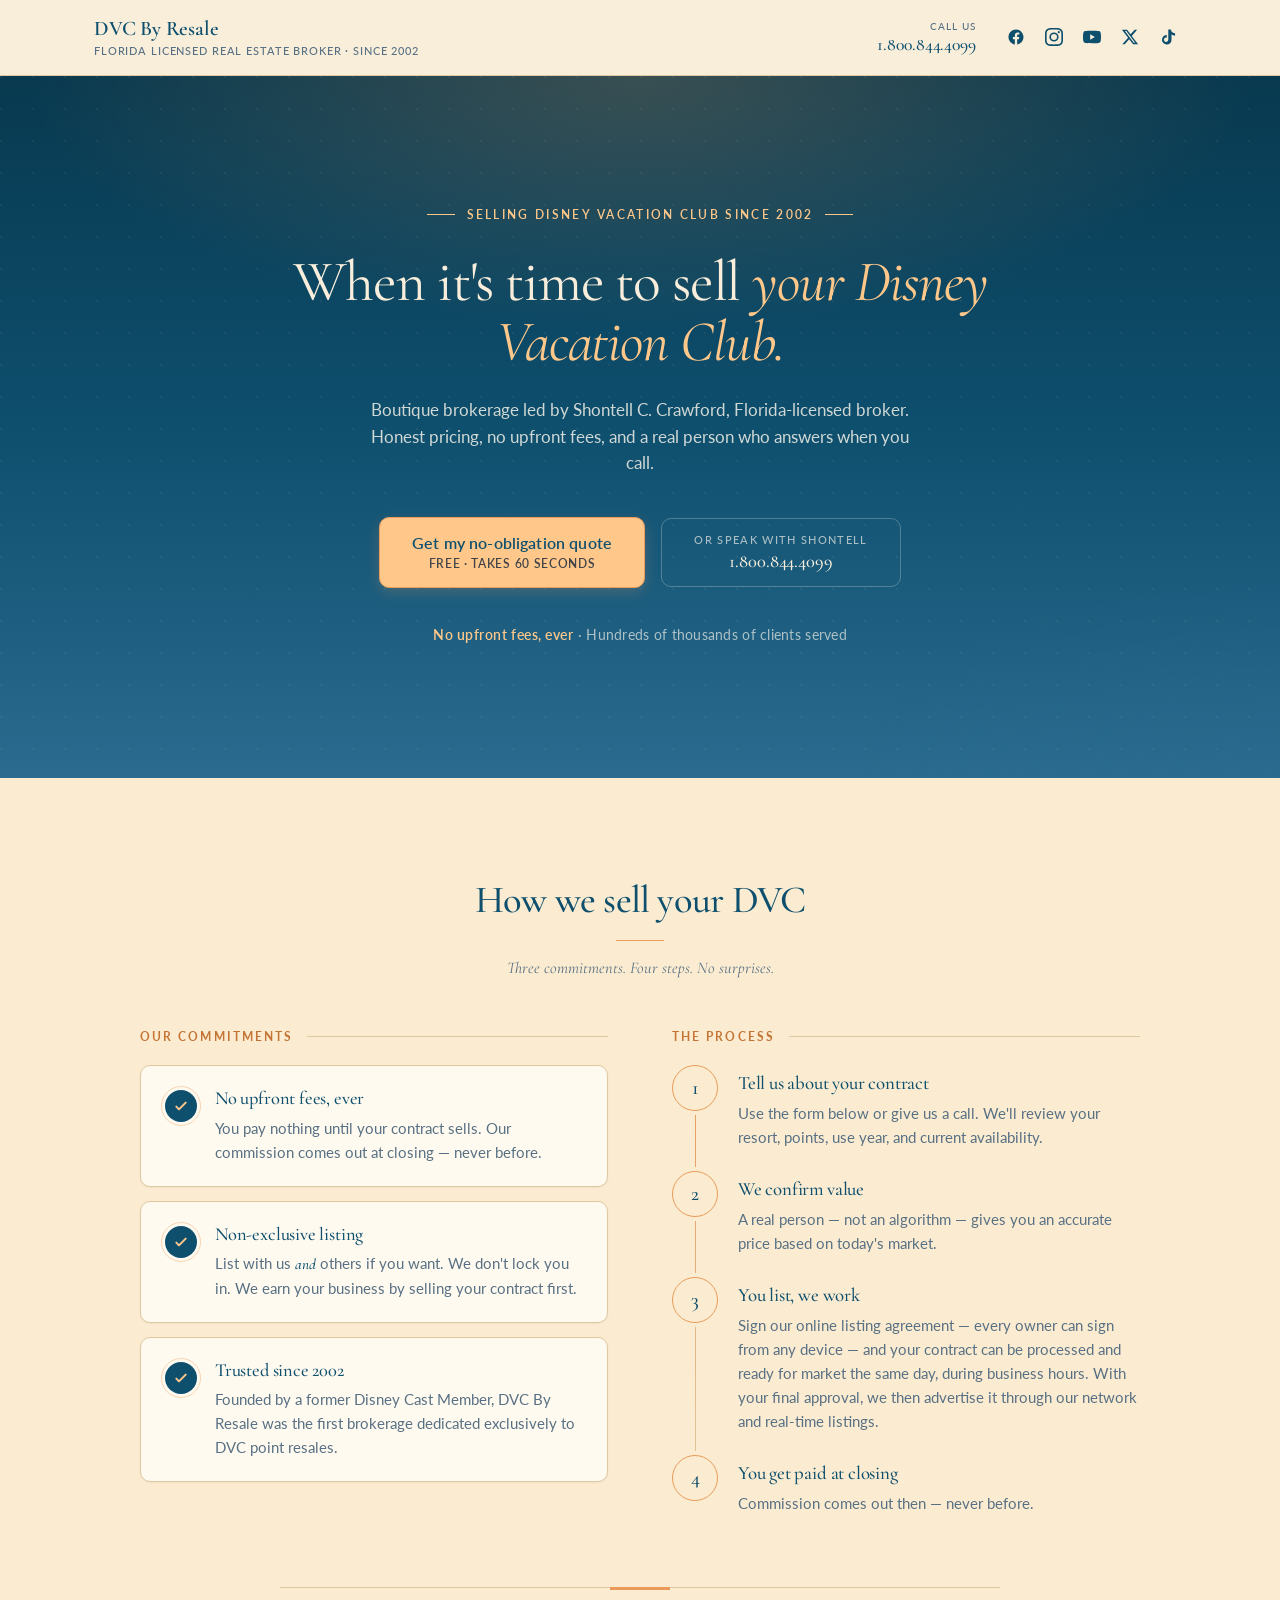
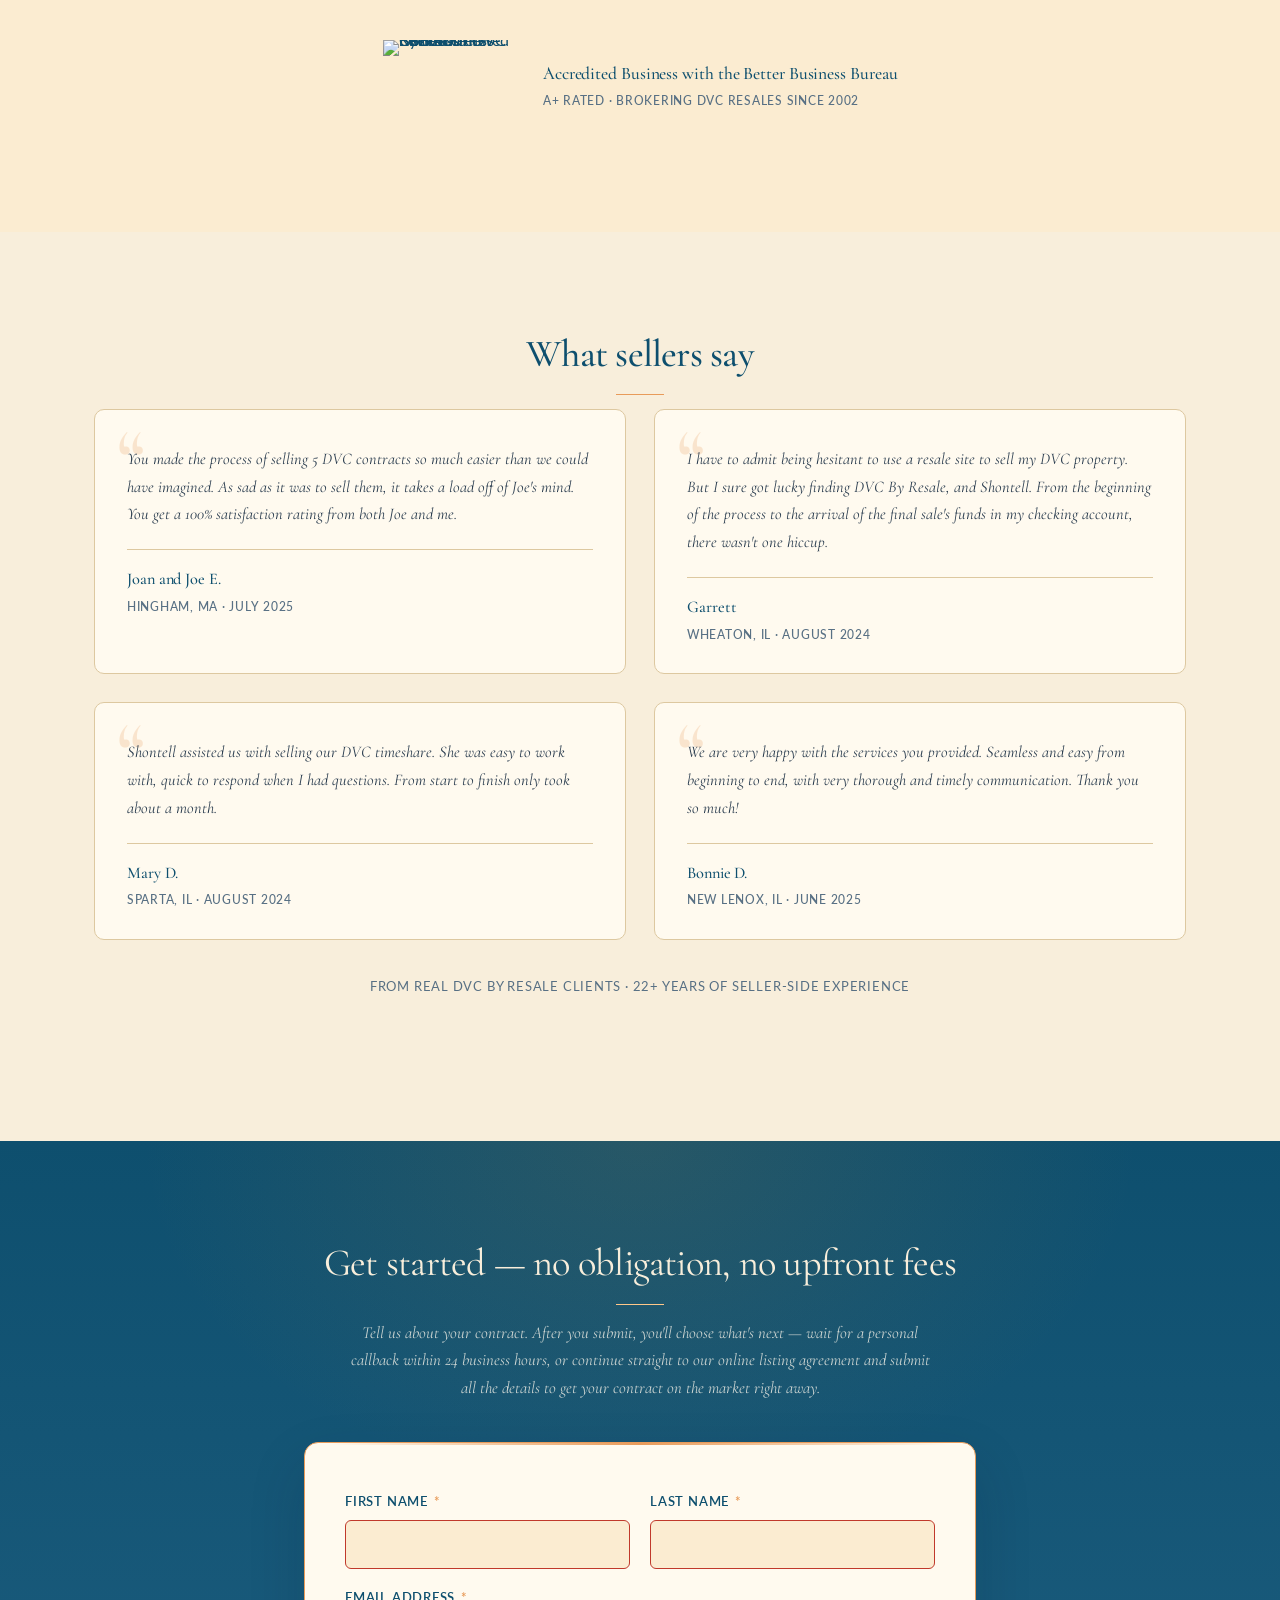
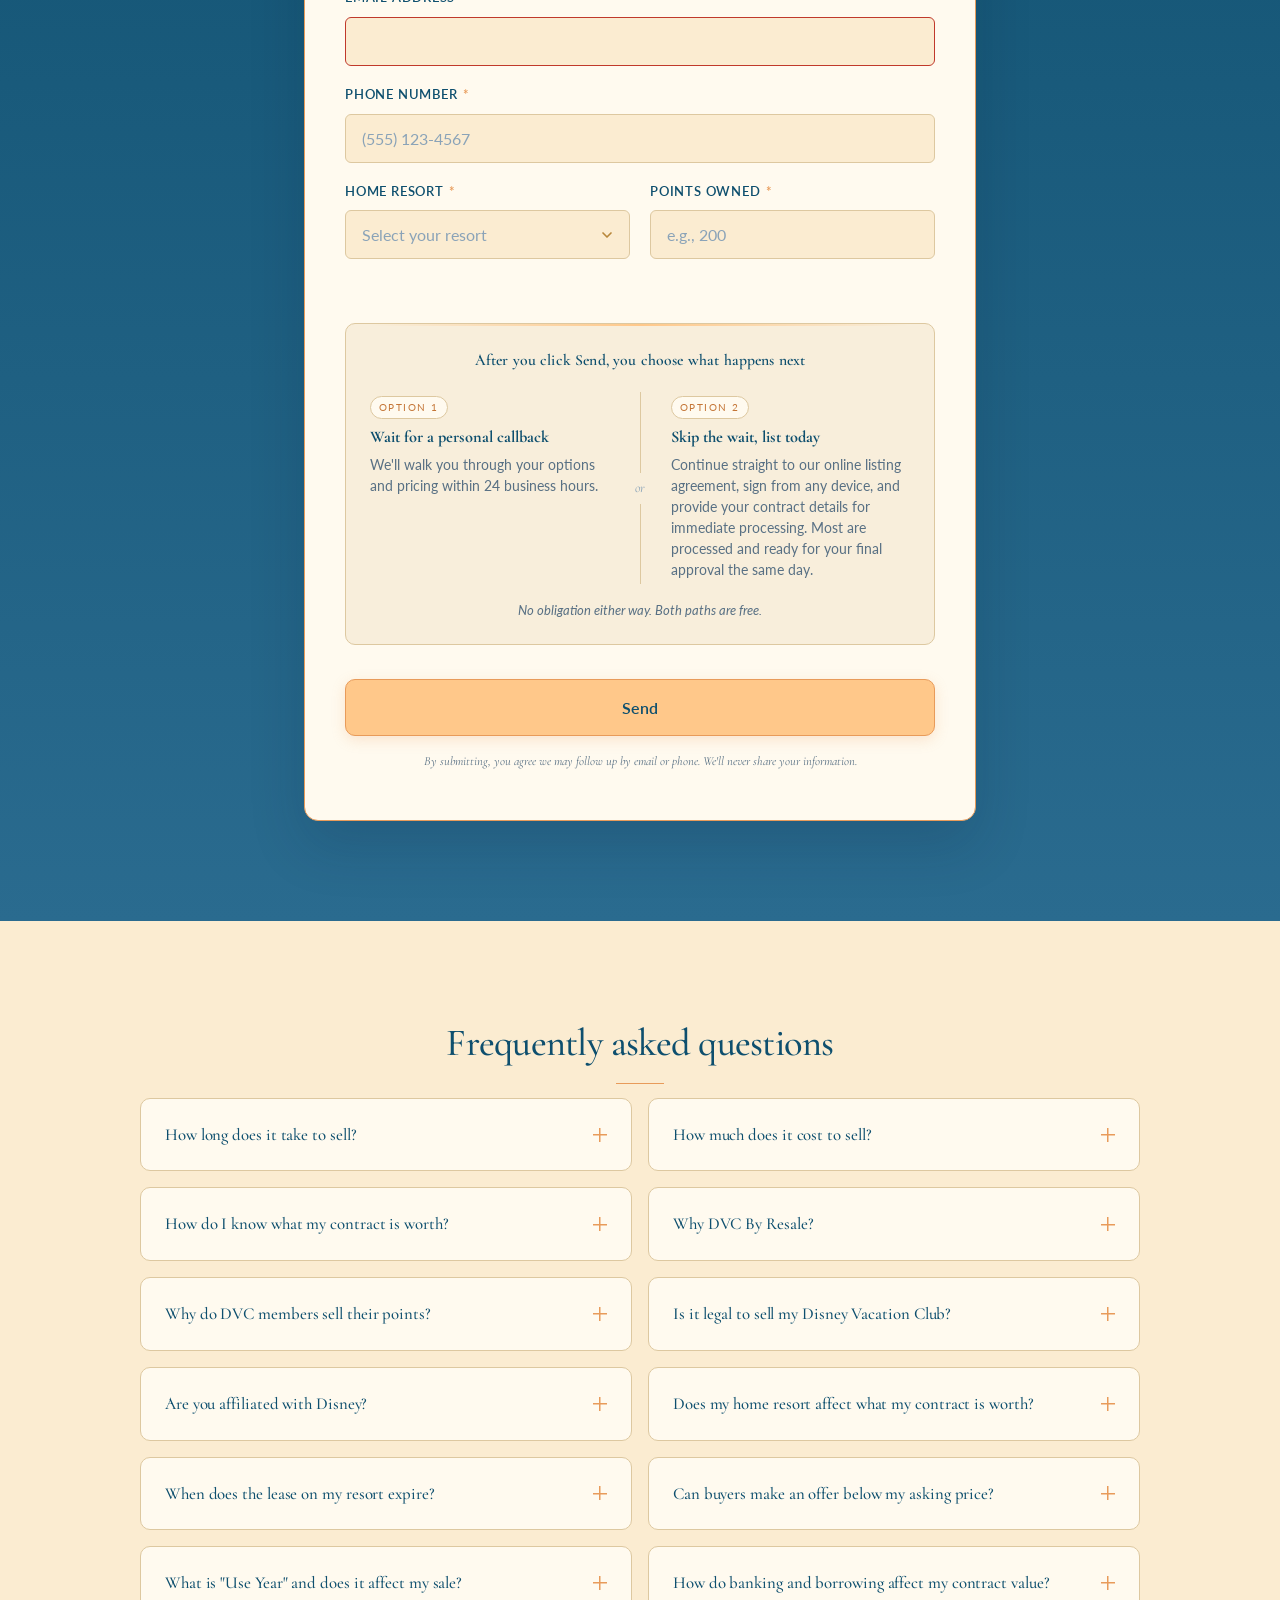
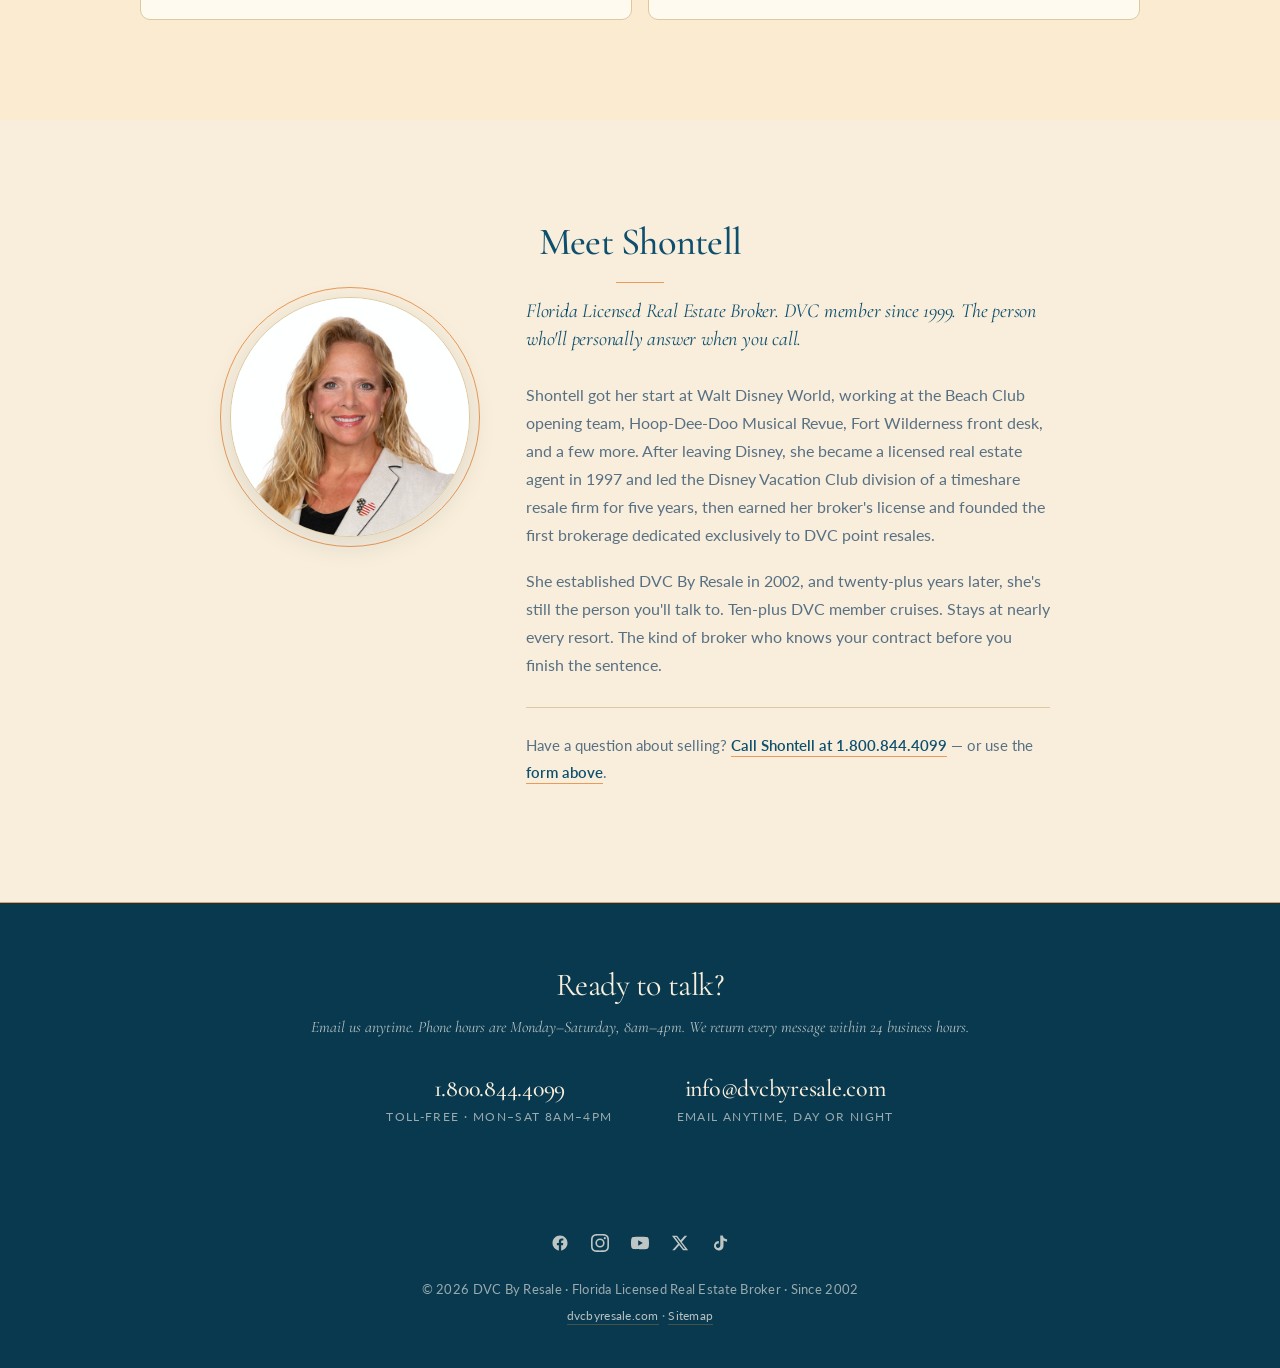
==== commit a300db8f: "feat: add user-facing sitemap.html, link it from both pages The XML sitemap is for crawlers; this is" ====
--- a/index.html
+++ b/index.html
@@ -7,6 +7,8 @@
   <meta name="description" content="Ready to sell your Disney Vacation Club points? DVC By Resale has helped DVC members sell since 2002. No upfront fees, non-exclusive listing, real-time pricing.">
   <meta name="robots" content="noindex, nofollow"><!-- PRELAUNCH: revert to "index, follow" on go-live -->
 
+  <link rel="canonical" href="https://sellyourdvc.com/">
+
   <meta property="og:title" content="Sell Your DVC | DVC By Resale">
   <meta property="og:description" content="Ready to sell your DVC points? Florida-licensed broker since 2002. No upfront fees.">
   <meta property="og:type" content="website">
@@ -29,6 +31,140 @@
 
   <!-- reCAPTCHA -->
   <script src="https://www.google.com/recaptcha/api.js" async defer></script>
+
+  <!-- Structured data: business identity -->
+  <script type="application/ld+json">
+  {
+    "@context": "https://schema.org",
+    "@type": "RealEstateAgent",
+    "name": "DVC By Resale",
+    "url": "https://sellyourdvc.com/",
+    "telephone": "+1-800-844-4099",
+    "description": "Florida-licensed real estate brokerage specializing in Disney Vacation Club resales since 2002. No upfront fees, non-exclusive listings, real-time pricing.",
+    "foundingDate": "2002",
+    "founder": {
+      "@type": "Person",
+      "name": "Shontell C. Crawford"
+    },
+    "areaServed": "United States",
+    "knowsAbout": "Disney Vacation Club resale",
+    "sameAs": [
+      "https://www.dvcbyresale.com",
+      "https://facebook.com/dvcbyresale",
+      "https://instagram.com/dvcbyresale",
+      "https://youtube.com/@dvcbyresale",
+      "https://x.com/dvcbyresale",
+      "https://www.tiktok.com/@dvcbyresale"
+    ]
+  }
+  </script>
+
+  <!-- Structured data: FAQ — mirrors the on-page FAQ verbatim. -->
+  <!-- IMPORTANT: keep this block in sync with the FAQ section copy; Google penalizes mismatched FAQ schema. -->
+  <script type="application/ld+json">
+  {
+    "@context": "https://schema.org",
+    "@type": "FAQPage",
+    "mainEntity": [
+      {
+        "@type": "Question",
+        "name": "How long does it take to sell?",
+        "acceptedAnswer": {
+          "@type": "Answer",
+          "text": "Some properties sell in minutes. The majority sell within 30 days when priced accurately for the market. If you aren't in a hurry but want top dollar, we won't pressure you to accept less just to close fast."
+        }
+      },
+      {
+        "@type": "Question",
+        "name": "How much does it cost to sell?",
+        "acceptedAnswer": {
+          "@type": "Answer",
+          "text": "Nothing upfront, ever. Our commission comes out at closing — not before. Disney also charges a $150 estoppel transfer fee per contract you own, paid at closing. We'll walk you through every cost so there are no surprises."
+        }
+      },
+      {
+        "@type": "Question",
+        "name": "How do I know what my contract is worth?",
+        "acceptedAnswer": {
+          "@type": "Answer",
+          "text": "The DVC resale market changes daily, and only a real person who knows the resort, allocation, banked/borrowed points, and current supply can give you an accurate number. That's our job. Online calculators pulling stale listings can't."
+        }
+      },
+      {
+        "@type": "Question",
+        "name": "Why DVC By Resale?",
+        "acceptedAnswer": {
+          "@type": "Answer",
+          "text": "With us, a buyer can purchase your contract at your listed price within minutes. Other brokers require multiple steps because their technology hasn't kept up. We've been doing this since 2002 — our commission is reasonable, our process is streamlined, and our service is exceptional."
+        }
+      },
+      {
+        "@type": "Question",
+        "name": "Why do DVC members sell their points?",
+        "acceptedAnswer": {
+          "@type": "Answer",
+          "text": "Most owners sell because of a financial change or a lifestyle shift — kids growing up, retirement plans, a new vacation pattern. Selling doesn't mean you ever stopped loving DVC; it usually means life has just gone a different direction. We make the transition simple and judgment-free."
+        }
+      },
+      {
+        "@type": "Question",
+        "name": "Is it legal to sell my Disney Vacation Club?",
+        "acceptedAnswer": {
+          "@type": "Answer",
+          "text": "Yes. As a DVC owner, you may legally sell your timeshare ownership at any time. We facilitate the sale as a licensed Florida real estate brokerage and have been brokering DVC resales since 2002."
+        }
+      },
+      {
+        "@type": "Question",
+        "name": "Are you affiliated with Disney?",
+        "acceptedAnswer": {
+          "@type": "Answer",
+          "text": "No. DVC By Resale is not affiliated with The Walt Disney Company or any of its affiliates or subsidiaries. We operate as an independent, Florida-licensed real estate brokerage focused exclusively on DVC point resales."
+        }
+      },
+      {
+        "@type": "Question",
+        "name": "Does my home resort affect what my contract is worth?",
+        "acceptedAnswer": {
+          "@type": "Answer",
+          "text": "Yes. Resorts vary widely in price per point, annual dues, and how many years remain on the lease. That mix is what determines your contract's market value — we'll walk through the specifics for your resort when you contact us."
+        }
+      },
+      {
+        "@type": "Question",
+        "name": "When does the lease on my resort expire?",
+        "acceptedAnswer": {
+          "@type": "Answer",
+          "text": "It depends on your resort. Most expire in 2042. Newer resorts run longer: Saratoga Springs 2054, Animal Kingdom 2057, Bay Lake Tower & Grand Californian 2060, Grand Floridian 2064, Polynesian 2066, Copper Creek 2068. Time remaining on the lease directly affects your contract's value."
+        }
+      },
+      {
+        "@type": "Question",
+        "name": "Can buyers make an offer below my asking price?",
+        "acceptedAnswer": {
+          "@type": "Answer",
+          "text": "Yes — buyers can submit offers below your listed price. You decide whether to accept, counter, or hold firm. One thing to understand: Disney has the right of first refusal on every DVC resale, but as the seller it doesn't impact you like it does the buyer. Once under contract, sellers receive the same amount of money, in the same amount of time (or less) and all terms are exactly the same, even if Disney steps in as the buyer. Your original buyer is effectively \"replaced\" by Disney and the original buyer loses the opportunity to buy your contract. As the seller, once \"under contract\" with anyone, your agreed upon bottom dollar should not change. We handle the submission to Disney for you, as part of our services."
+        }
+      },
+      {
+        "@type": "Question",
+        "name": "What is \"Use Year\" and does it affect my sale?",
+        "acceptedAnswer": {
+          "@type": "Answer",
+          "text": "Your Use Year is the twelve-month period that resets your annual point allocation. It affects which banked or borrowed points are bundled with your contract at sale — which is part of the price calculation. We'll factor it in when we quote your contract."
+        }
+      },
+      {
+        "@type": "Question",
+        "name": "How do banking and borrowing affect my contract value?",
+        "acceptedAnswer": {
+          "@type": "Answer",
+          "text": "Banked or borrowed points become part of what's bundled with your sale, which can raise — or in some cases reduce — your contract's value. The status of your points at listing time is a key factor we'll review with you."
+        }
+      }
+    ]
+  }
+  </script>
 </head>
 <body class="theme-c">
 
@@ -88,7 +224,7 @@
       </div>
     </section>
 
-    <section class="promise-process">
+    <section class="promise-process" id="how-it-works">
       <div class="container">
         <h2 class="section-headline">How we sell your DVC</h2>
         <p class="section-subhead">Three commitments. Four steps. No surprises.</p>
@@ -325,7 +461,7 @@
       </div>
     </section>
 
-    <section class="faq">
+    <section class="faq" id="faq">
       <div class="container">
         <h2 class="section-headline">Frequently asked questions</h2>
         <div class="faq-grid">
@@ -452,7 +588,7 @@
         </a></li>
       </ul>
       <p>&copy; <span id="year">2026</span> DVC By Resale &middot; Florida Licensed Real Estate Broker &middot; Since 2002</p>
-      <p class="footer-small"><a href="https://www.dvcbyresale.com" rel="noopener">dvcbyresale.com</a></p>
+      <p class="footer-small"><a href="https://www.dvcbyresale.com" rel="noopener">dvcbyresale.com</a> &middot; <a href="sitemap.html">Sitemap</a></p>
     </div>
   </footer>
 
--- a/style.css
+++ b/style.css
@@ -858,6 +858,91 @@
   margin: 0 0 28px;
   font-style: italic;
   font-family: var(--font-display);
+}
+
+/* ============================================================
+   SITEMAP — secondary page with grouped link index
+   ============================================================ */
+.sitemap-section-wrap {
+  padding: 64px 0 80px;
+  background: var(--cream);
+}
+.sitemap-grid {
+  display: grid;
+  grid-template-columns: 1fr;
+  gap: 40px;
+  max-width: 960px;
+  margin-inline: auto;
+}
+.sitemap-section h2 {
+  font-family: var(--font-display);
+  color: var(--midnight);
+  font-size: 1.35rem;
+  font-weight: 500;
+  margin: 0 0 18px;
+  letter-spacing: -0.01em;
+}
+.sitemap-list {
+  list-style: none;
+  margin: 0;
+  padding: 0;
+  display: flex;
+  flex-direction: column;
+  gap: 14px;
+}
+.sitemap-list li {
+  display: flex;
+  flex-direction: column;
+  gap: 4px;
+  padding-bottom: 14px;
+  border-bottom: 1px solid var(--line);
+}
+.sitemap-list li:last-child {
+  padding-bottom: 0;
+  border-bottom: none;
+}
+.sitemap-list a {
+  font-family: var(--font-display);
+  color: var(--midnight);
+  font-size: 1.08rem;
+  font-weight: 500;
+  text-decoration: none;
+  border-bottom: 1px solid transparent;
+  transition: color 160ms ease, border-color 160ms ease;
+  align-self: flex-start;
+}
+.sitemap-list a:hover {
+  color: var(--gold-deep);
+  border-bottom-color: var(--gold-deep);
+}
+.sitemap-desc {
+  font-size: 0.92rem;
+  color: var(--ink-soft);
+  line-height: 1.45;
+}
+.sitemap-machine-note {
+  text-align: center;
+  font-size: 0.88rem;
+  color: var(--ink-muted);
+  margin: 48px 0 0;
+  font-style: italic;
+  font-family: var(--font-display);
+}
+.sitemap-machine-note a {
+  color: var(--ink-soft);
+  border-bottom: 1px solid var(--line);
+  text-decoration: none;
+  transition: color 160ms ease, border-color 160ms ease;
+}
+.sitemap-machine-note a:hover {
+  color: var(--midnight);
+  border-bottom-color: var(--midnight);
+}
+@media (min-width: 760px) {
+  .sitemap-grid {
+    grid-template-columns: repeat(3, 1fr);
+    gap: 40px;
+  }
 }
 
 /* ============================================================
